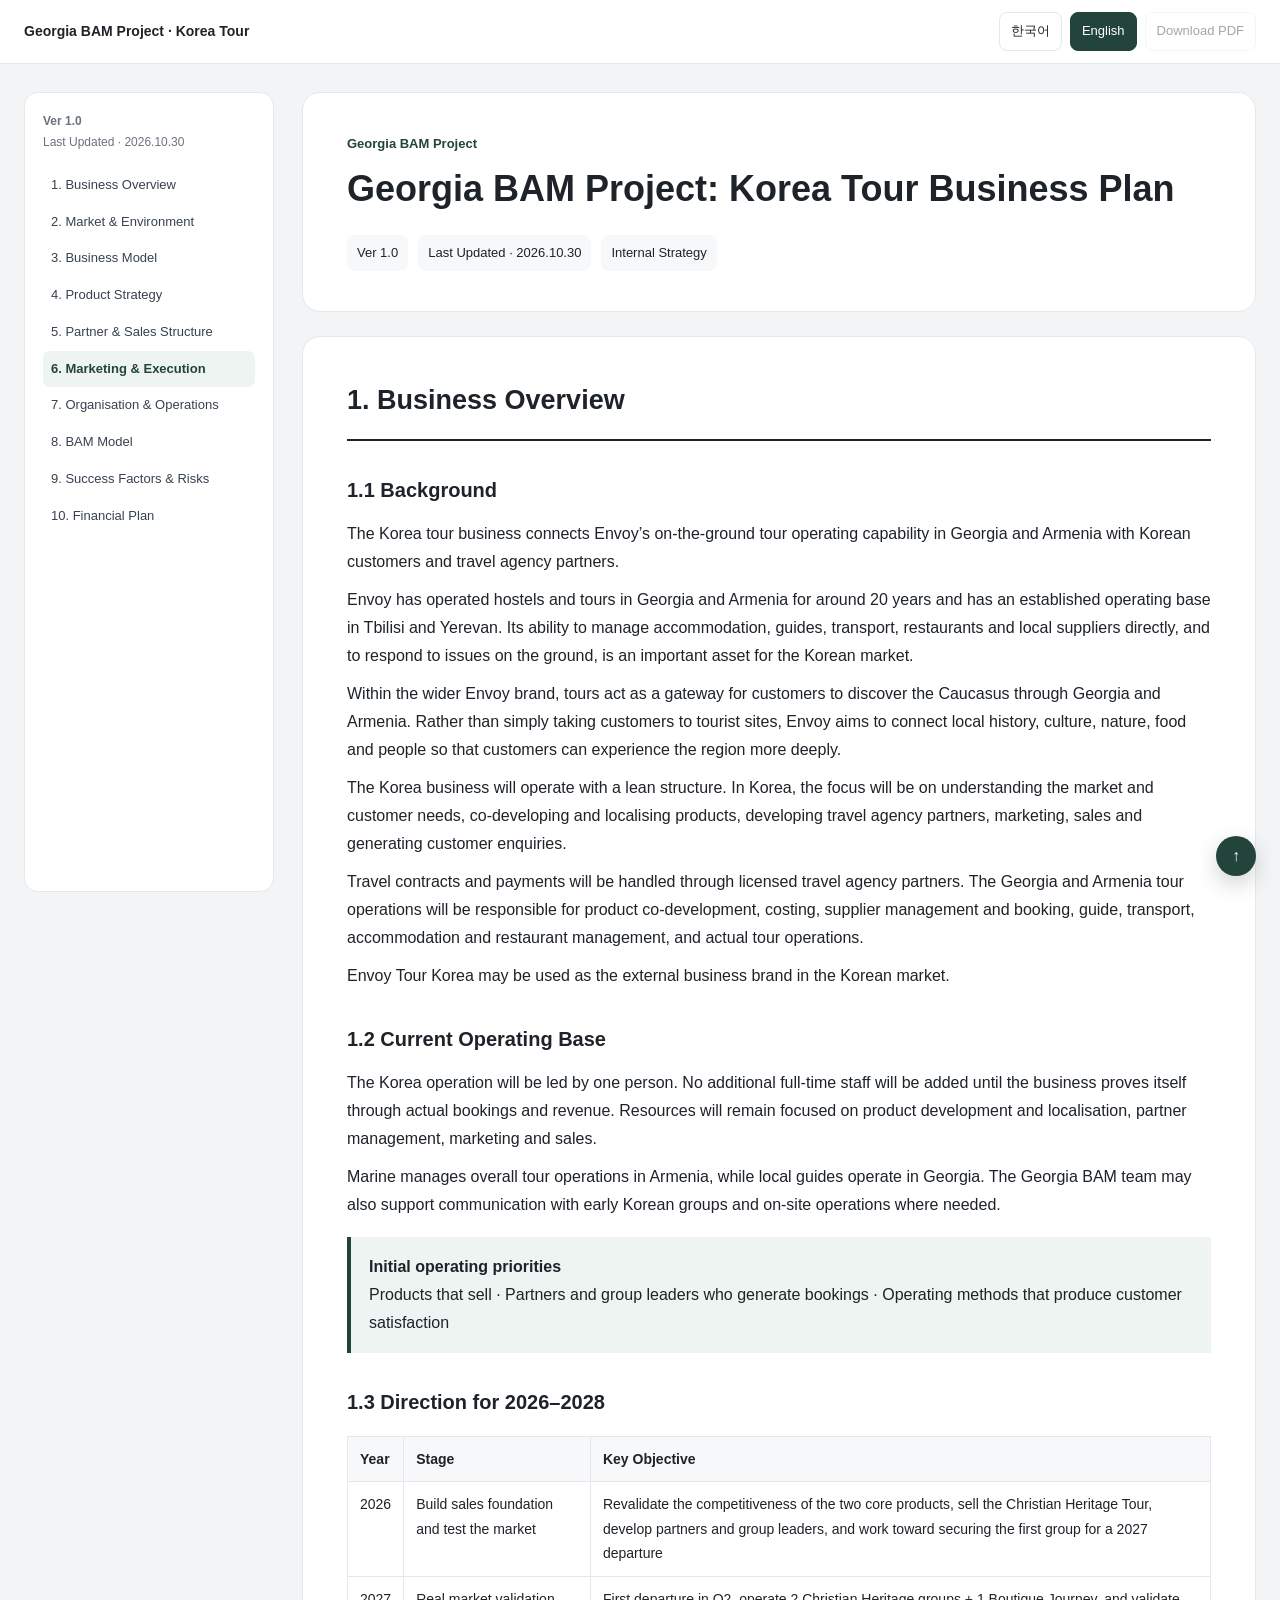
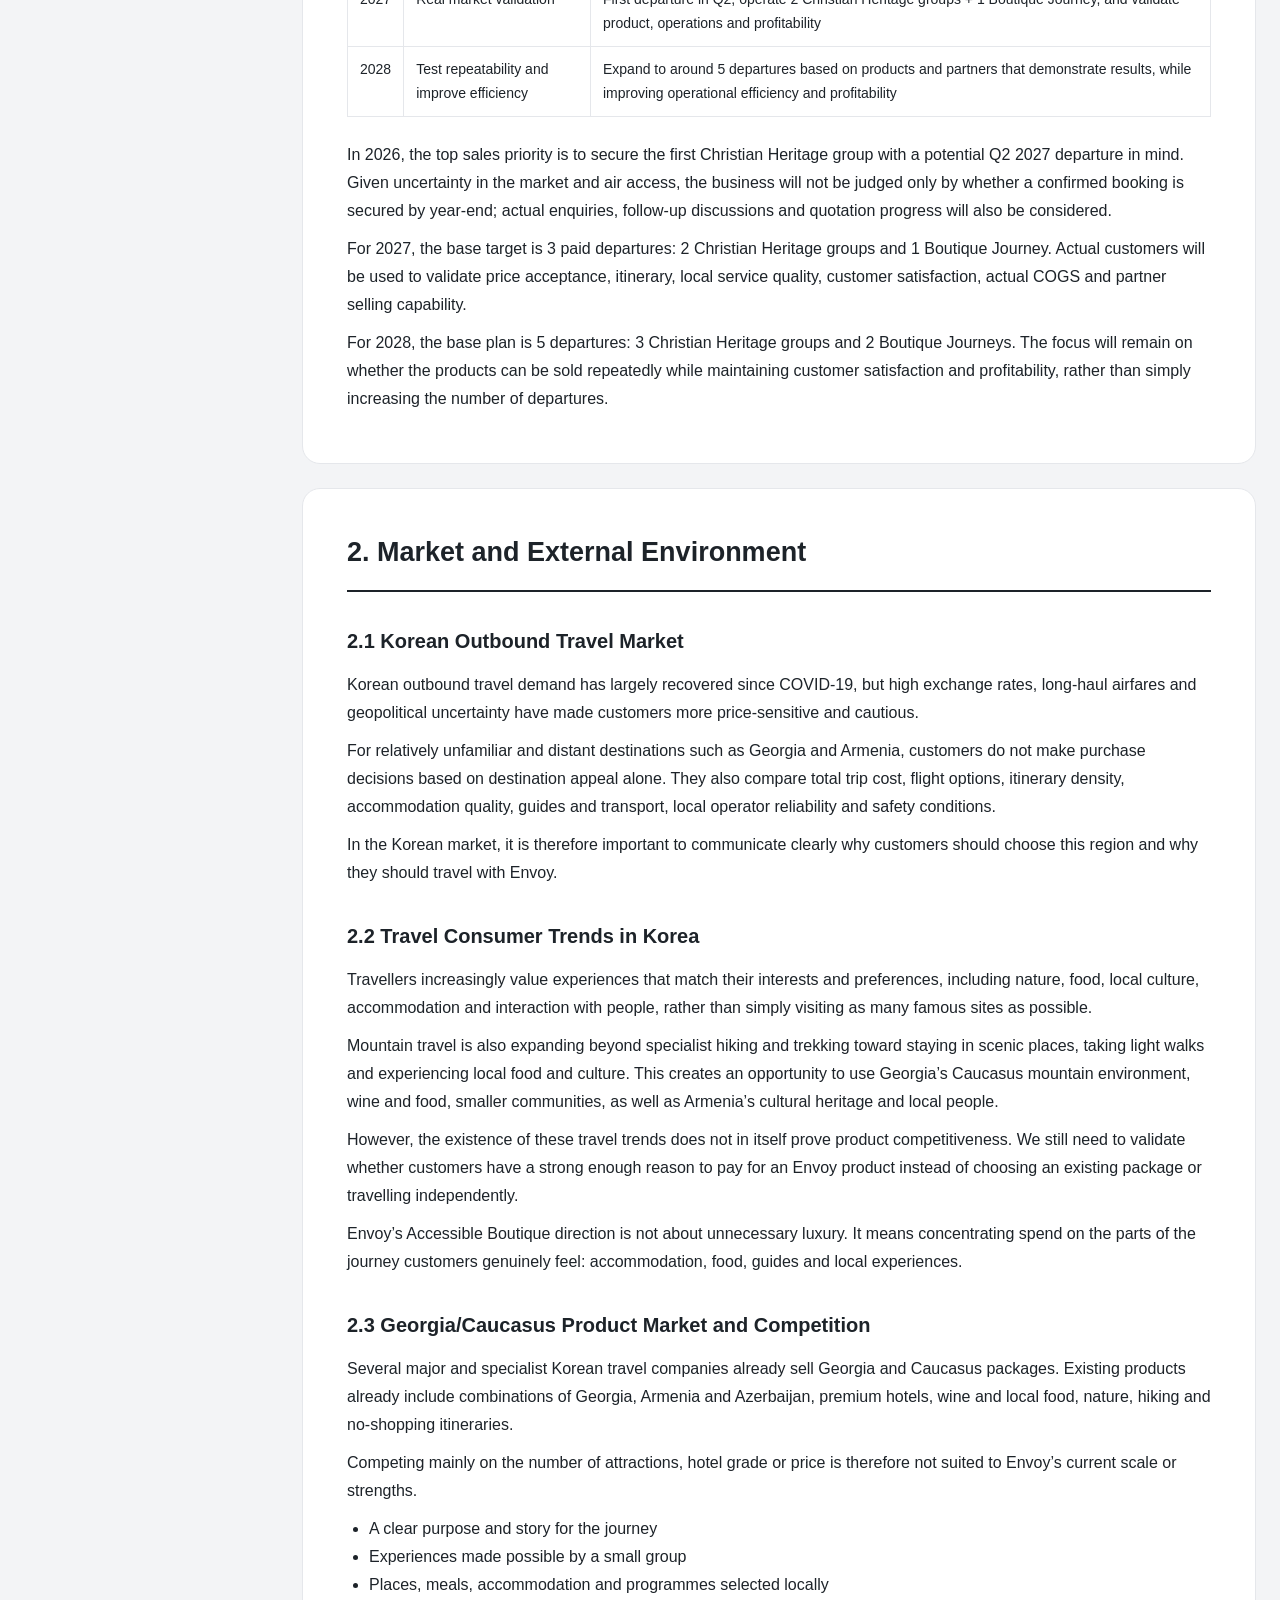
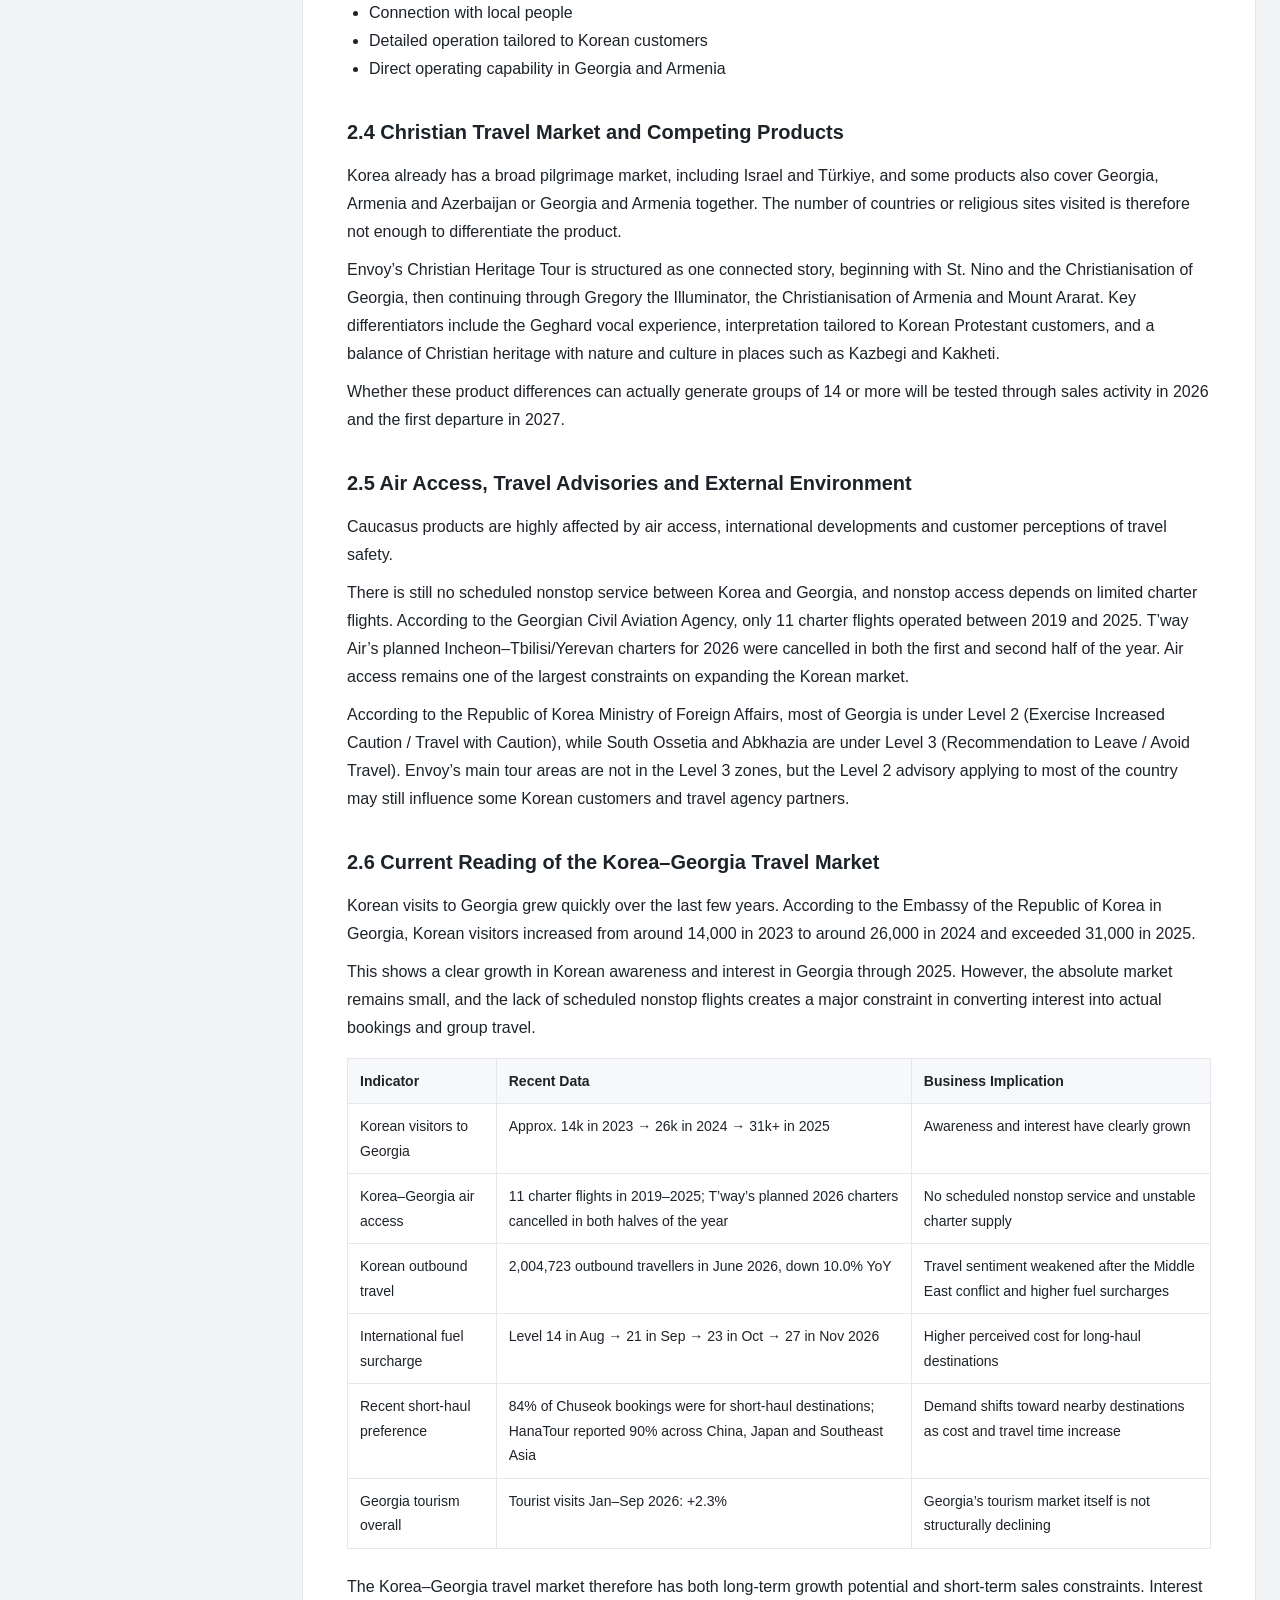
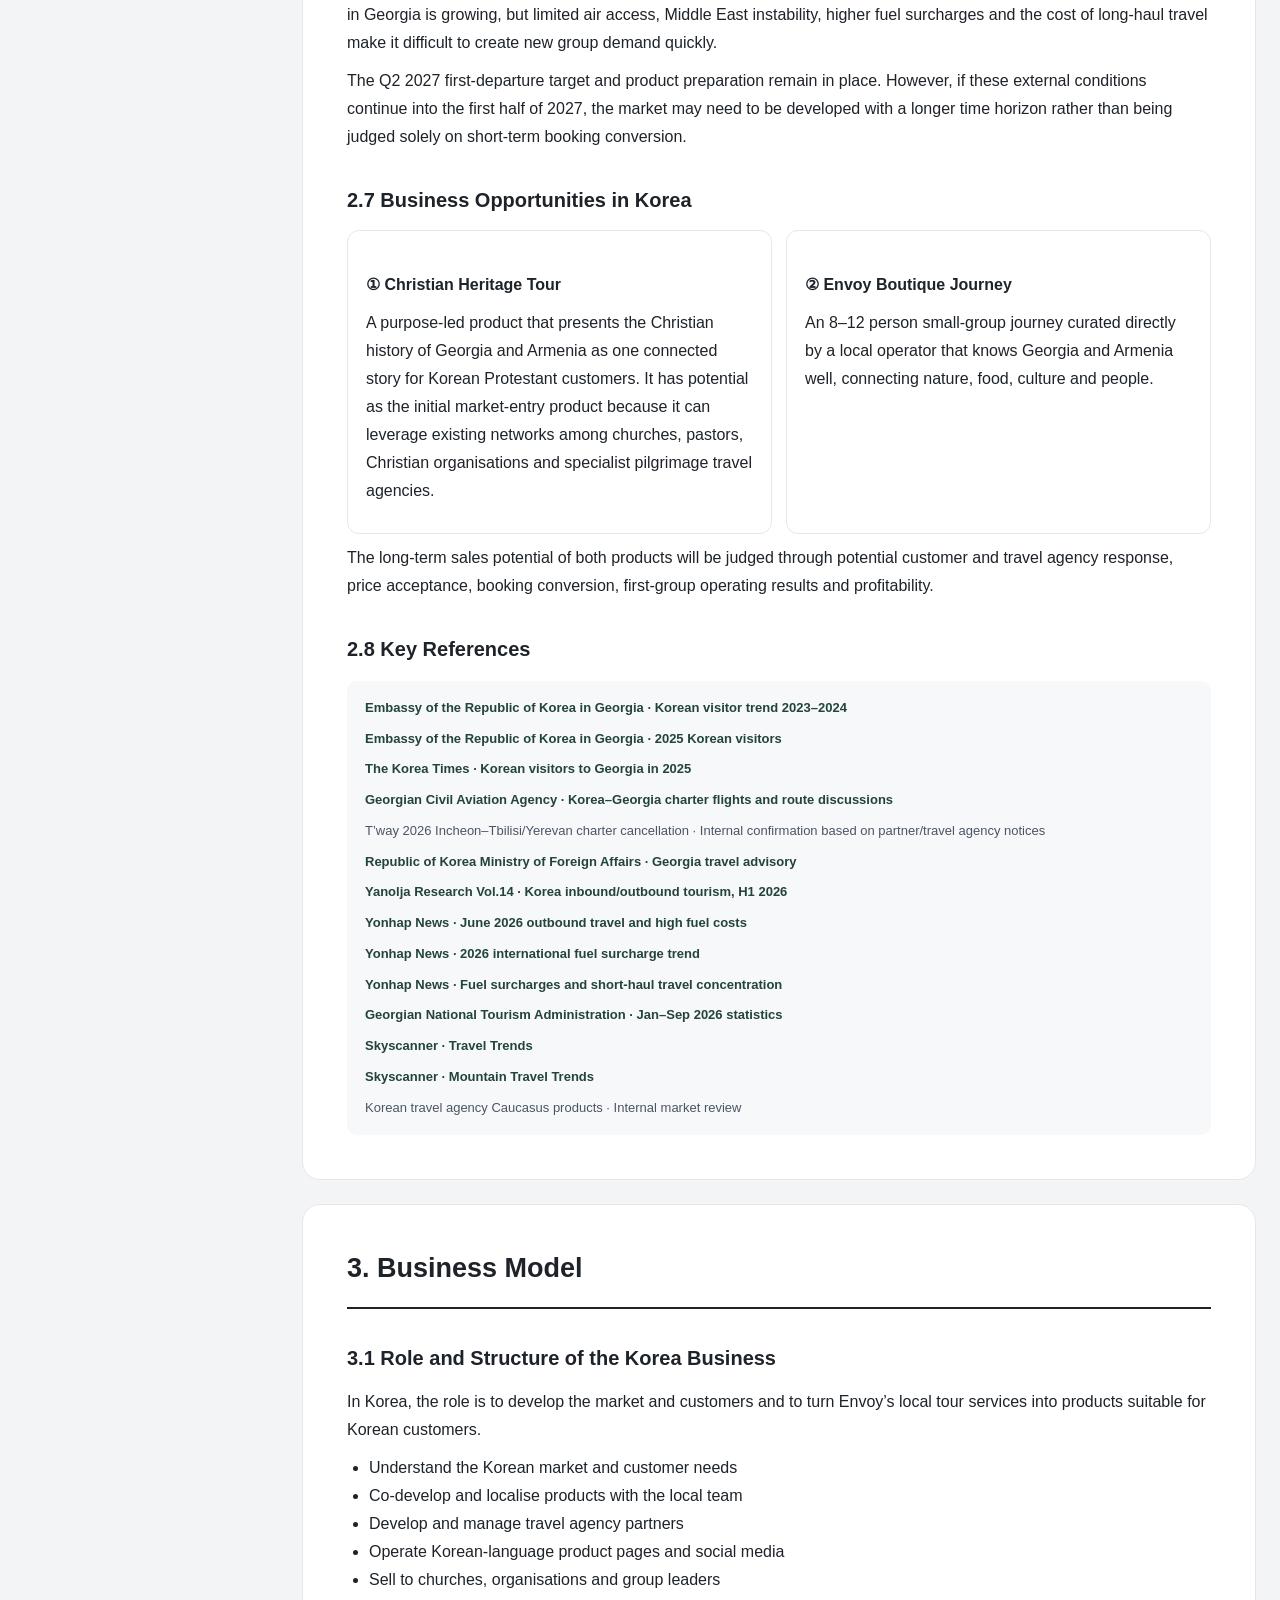
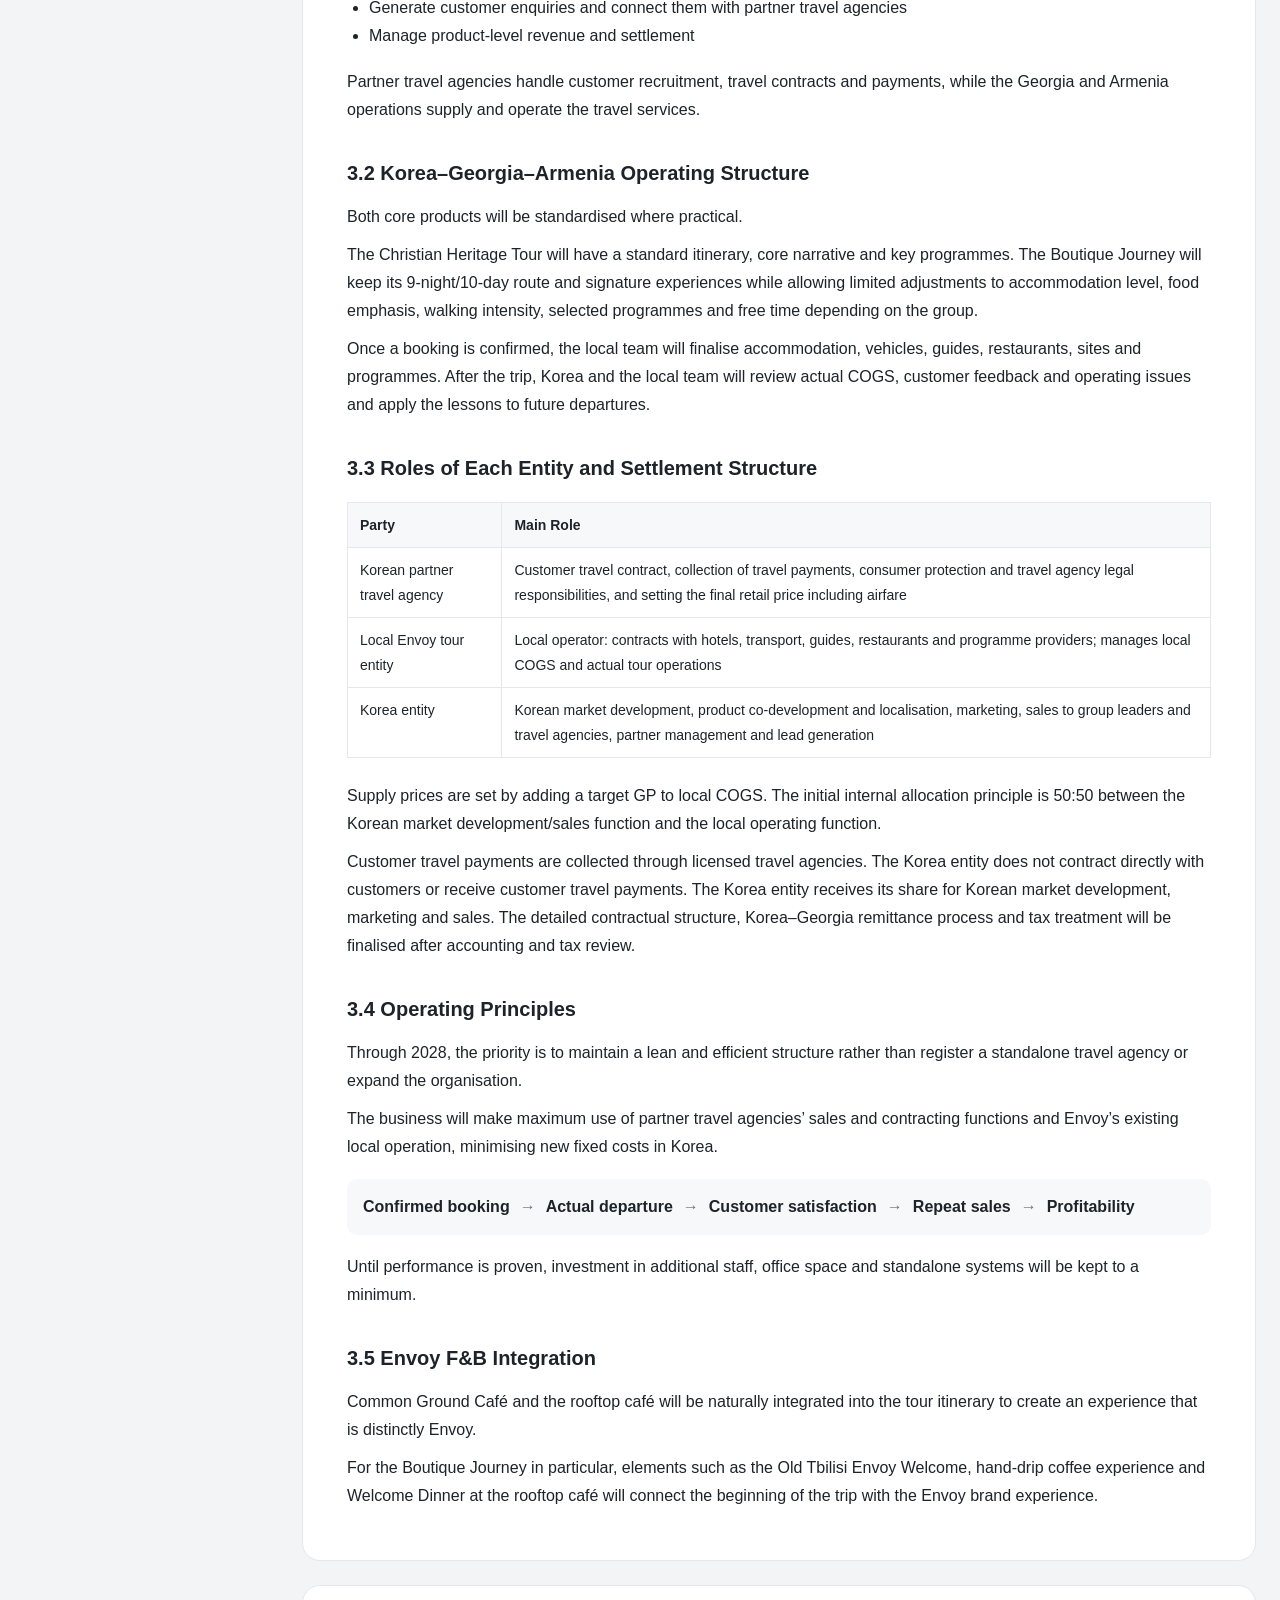
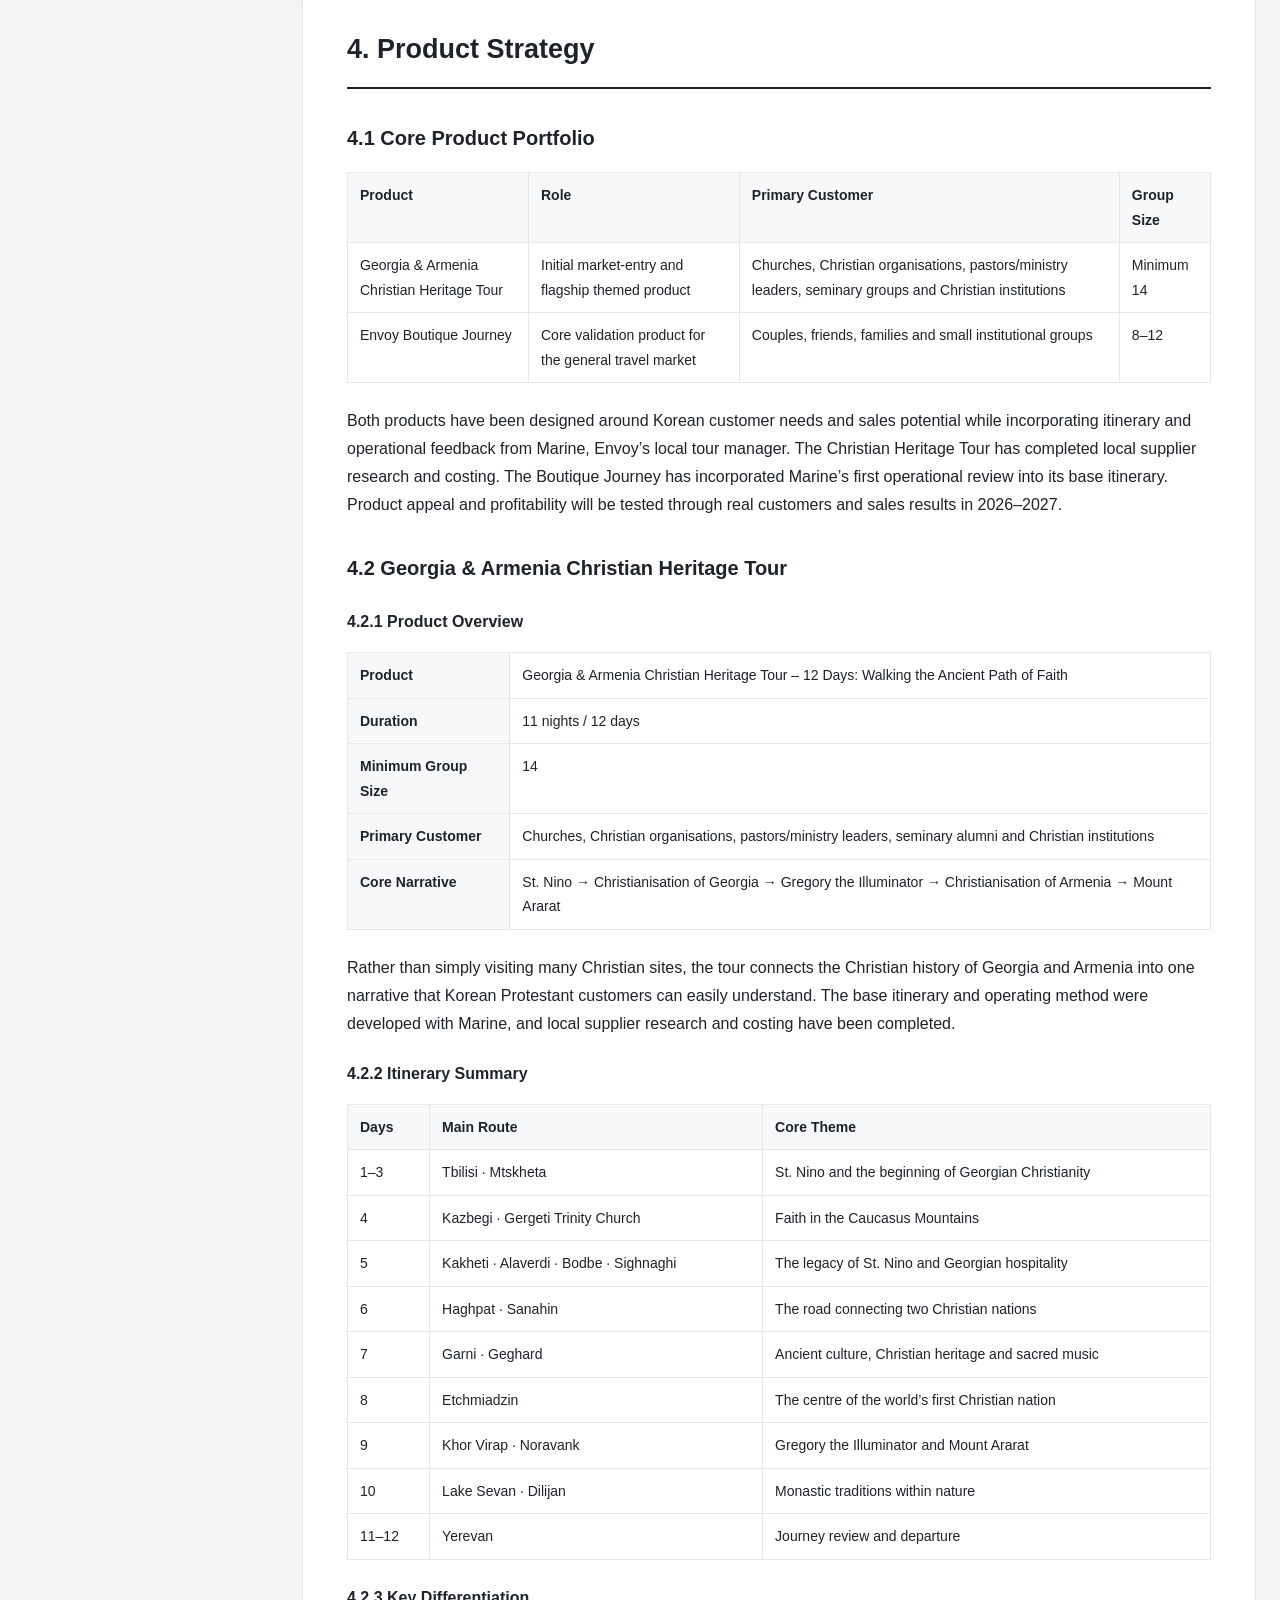
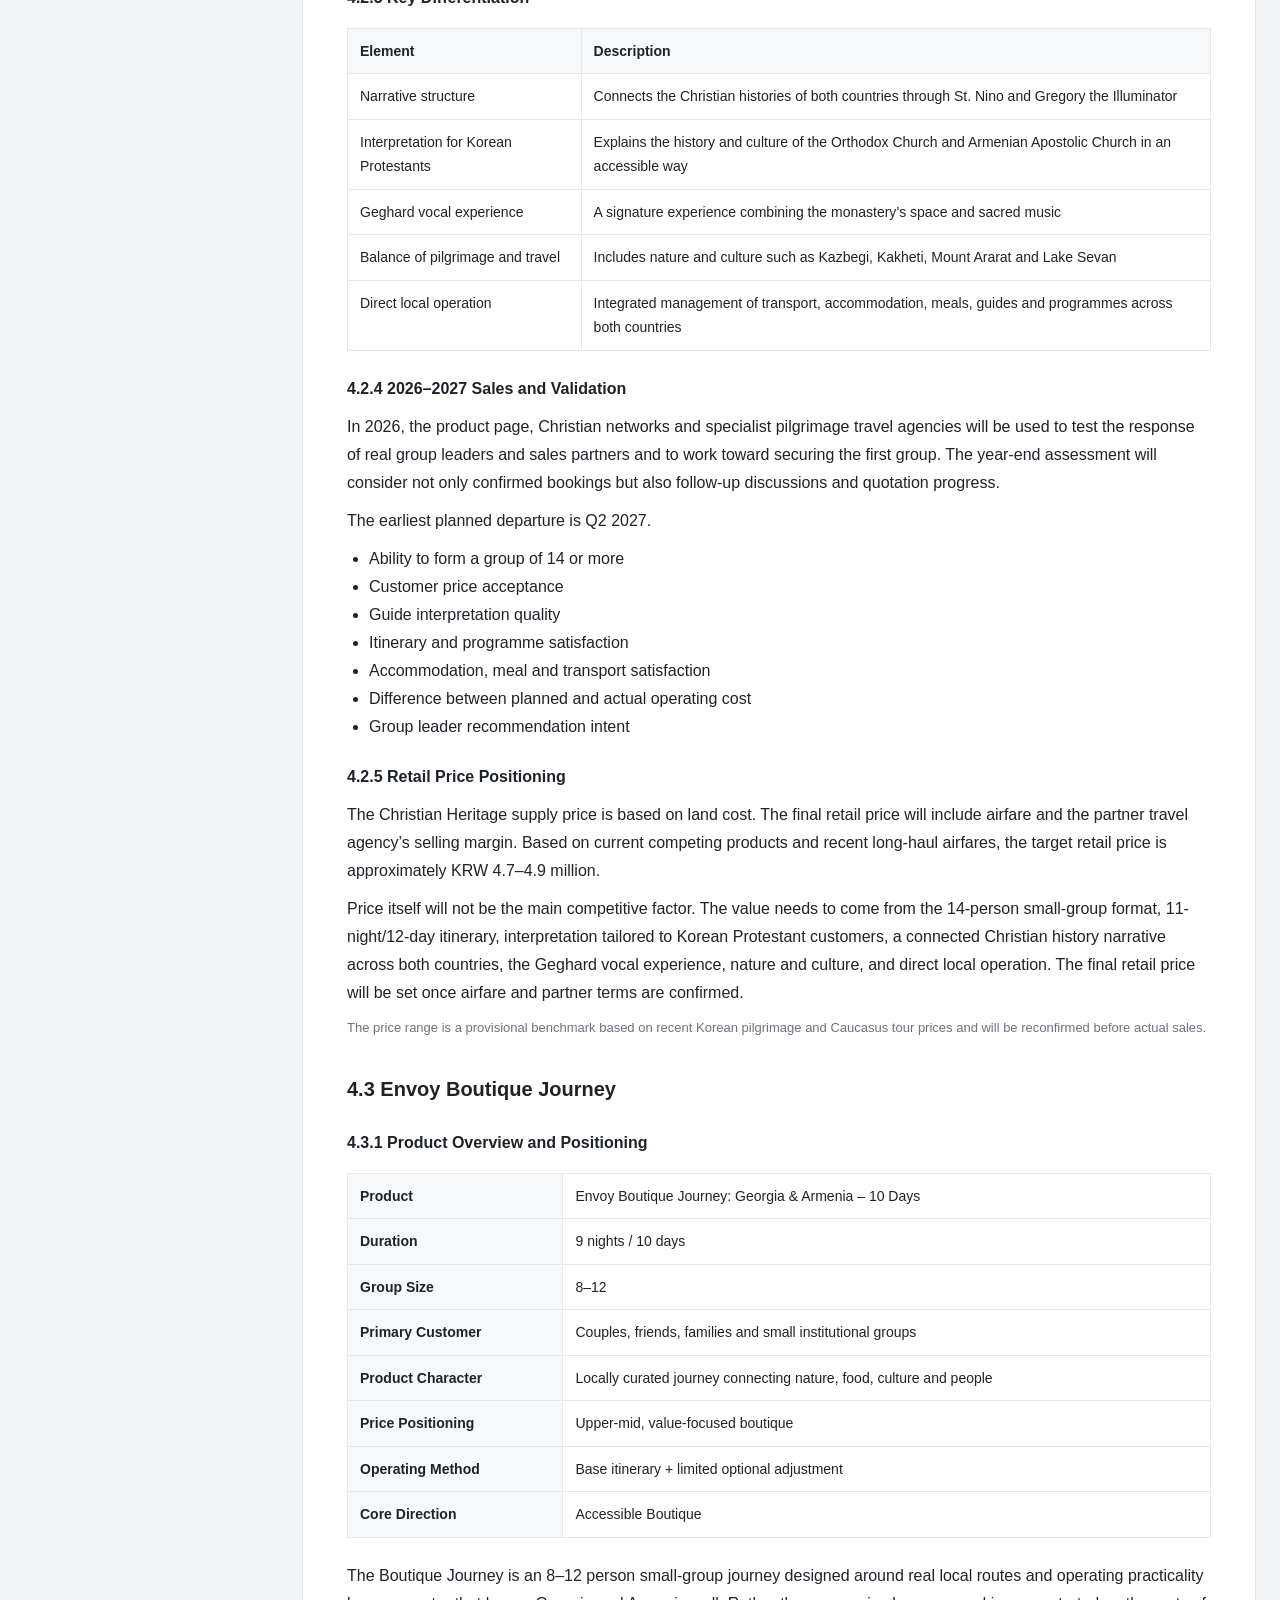
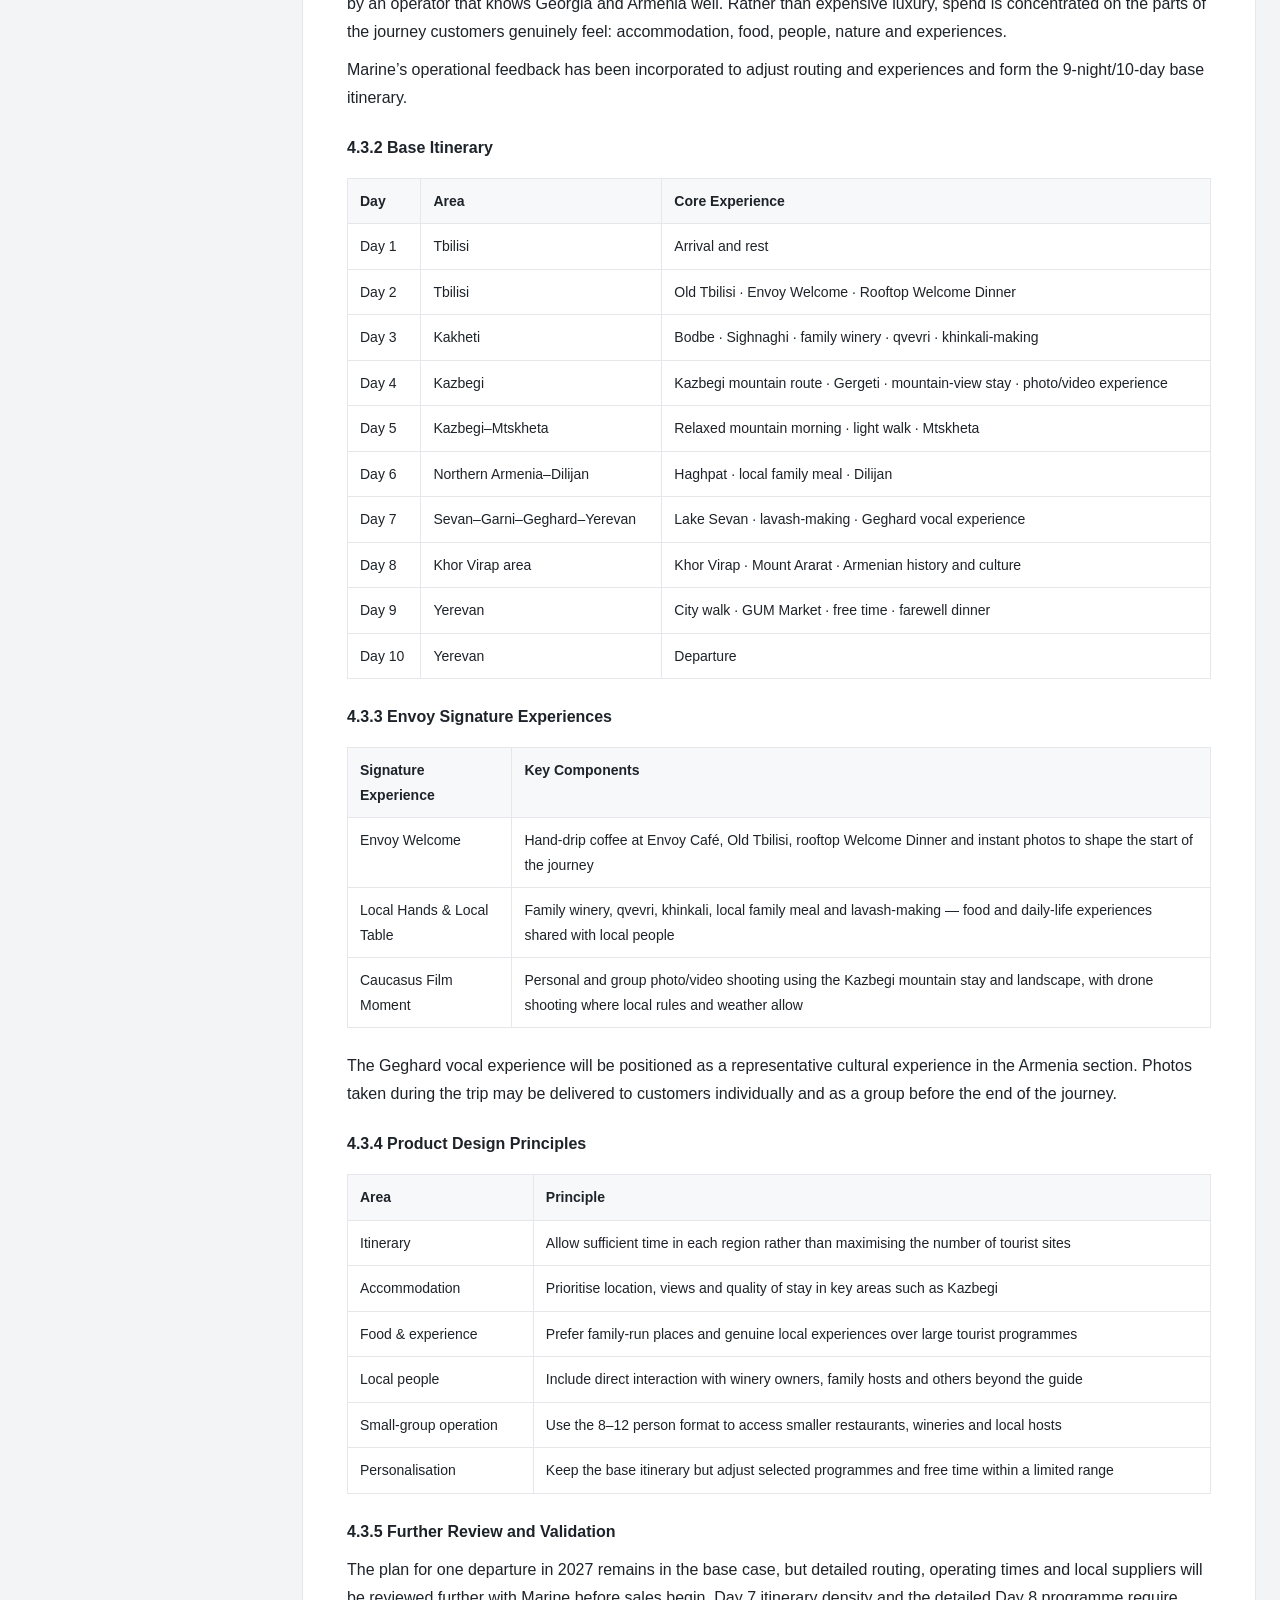
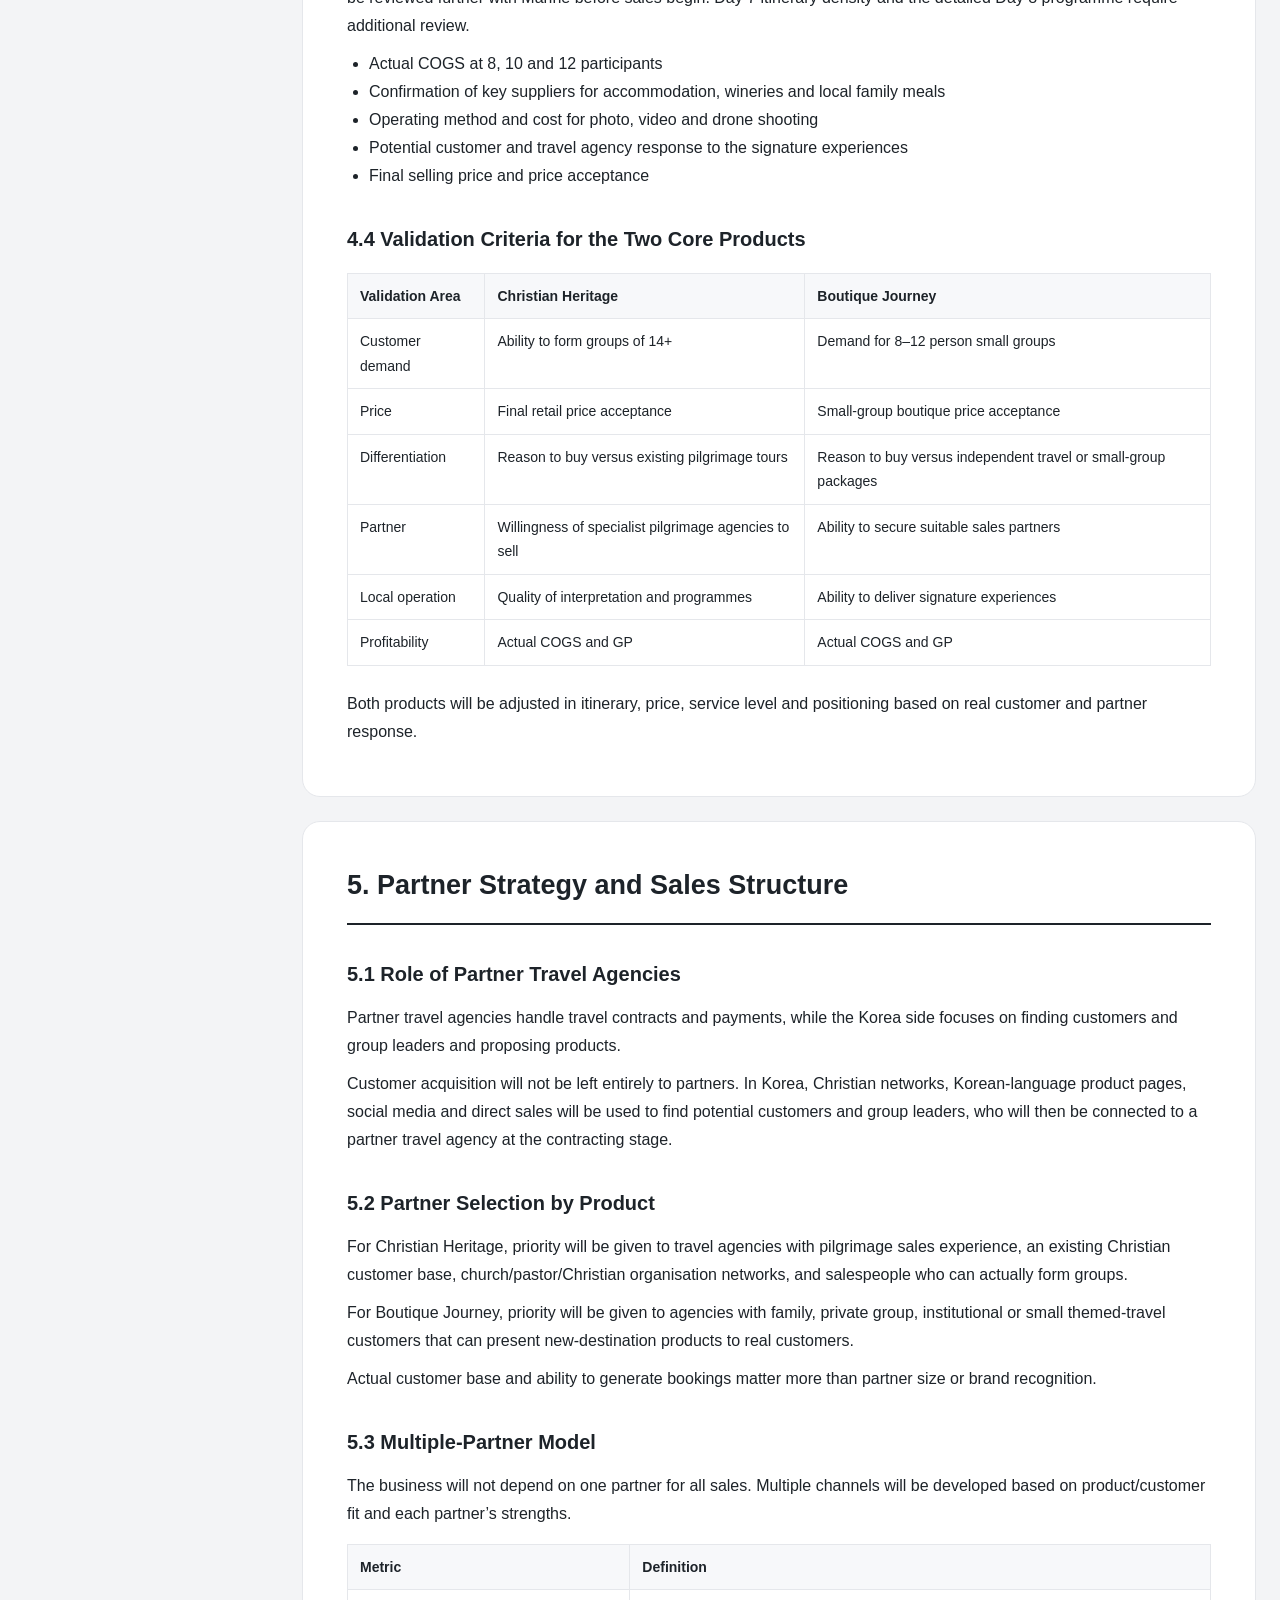
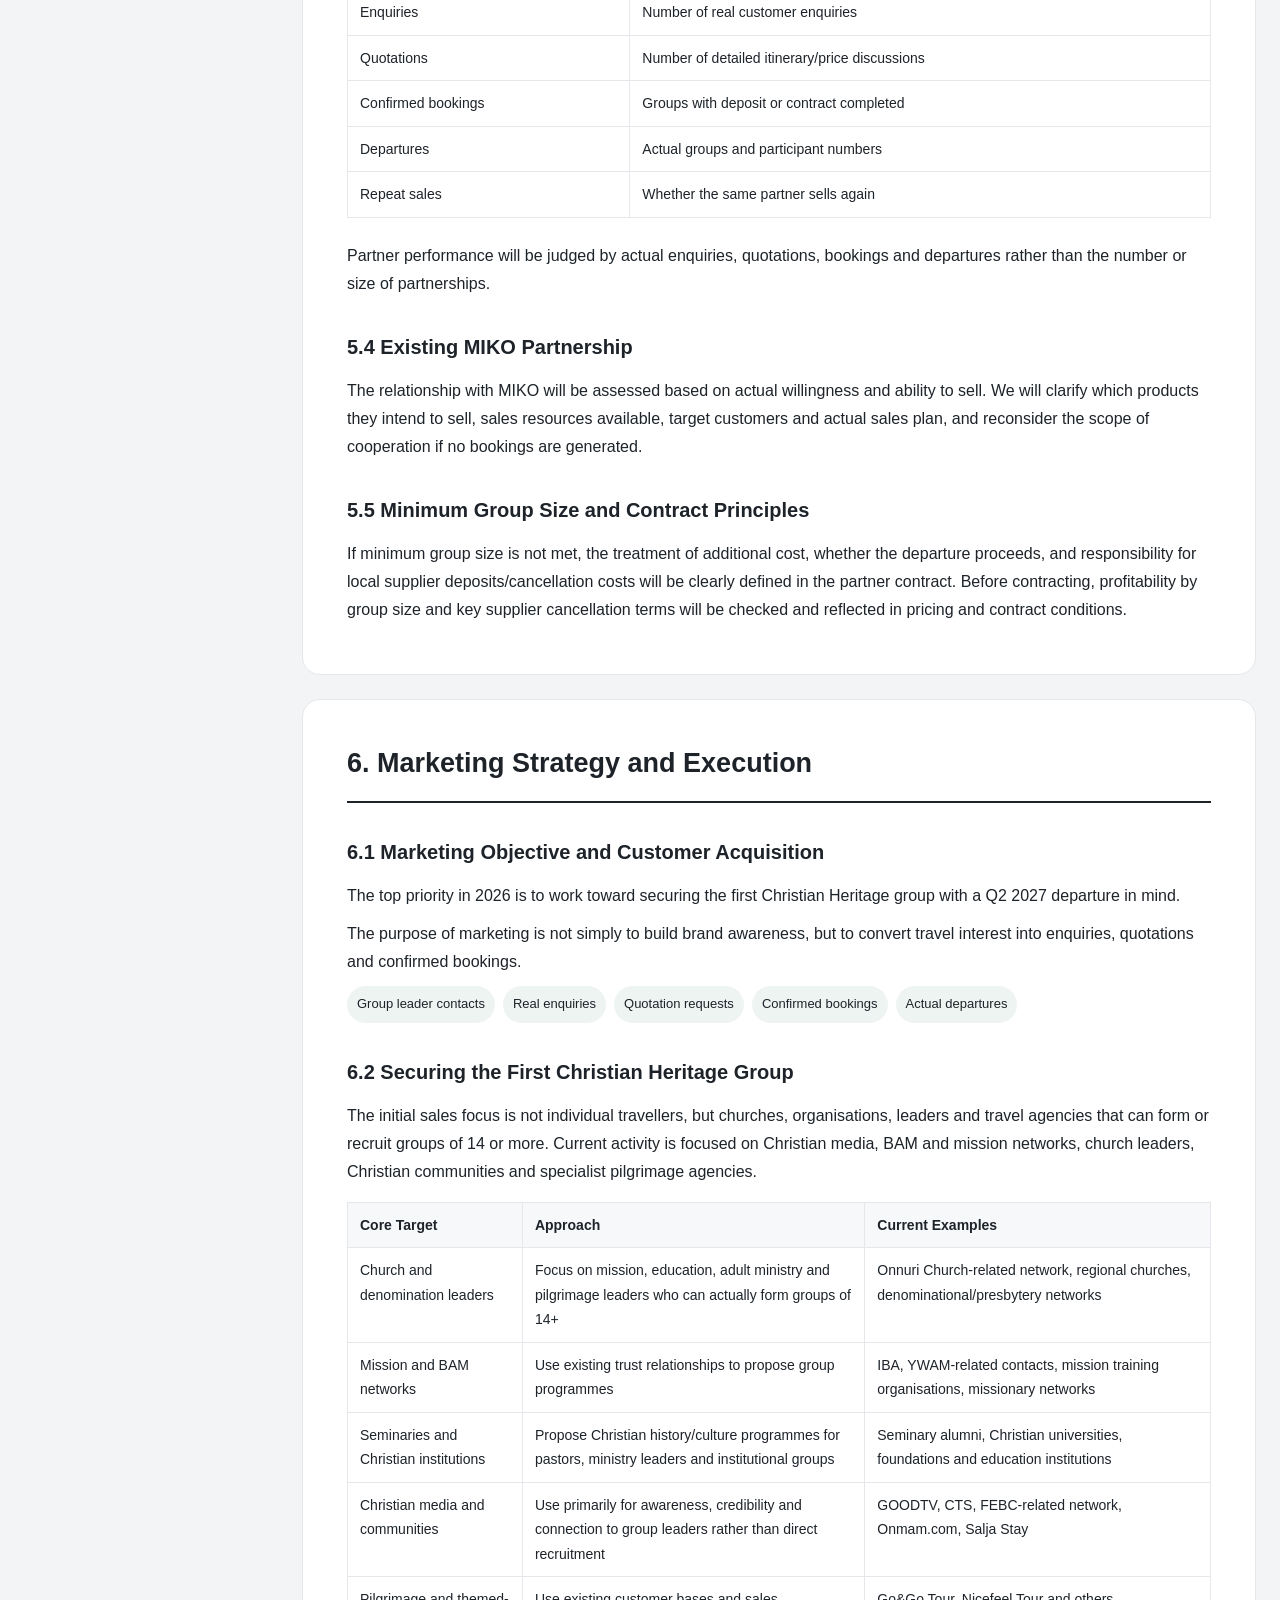
==== en.html @ a0e63fd7 "Add full English business plan" ====
<!doctype html><html lang="en"><head><meta charset="utf-8"><meta name="viewport" content="width=device-width,initial-scale=1"><title>Georgia BAM Project: Korea Tour Business Plan</title><link rel="stylesheet" href="styles.css"></head><body id="top">
<header class="topbar"><div class="topbar-inner"><div class="brand">Georgia BAM Project · Korea Tour</div><div class="actions"><details class="mobile-toc"><summary class="btn">Contents</summary><nav><a href="#sec1">1. Business Overview</a><a href="#sec2">2. Market & Environment</a><a href="#sec3">3. Business Model</a><a href="#sec4">4. Product Strategy</a><a href="#sec5">5. Partner & Sales Structure</a><a href="#sec6">6. Marketing & Execution</a><a href="#sec7">7. Organisation & Operations</a><a href="#sec8">8. BAM Model</a><a href="#sec9">9. Success Factors & Risks</a><a href="#sec10">10. Financial Plan</a></nav></details><a class="btn" href="index.html">한국어</a><a class="btn active" href="en.html">English</a><a class="btn disabled" href="#">Download PDF</a></div></div></header>
<div class="layout"><aside class="sidebar"><div class="meta"><strong>Ver 1.0</strong><br>Last Updated · 2026.10.30</div><nav>
<a href="#sec1">1. Business Overview</a><a href="#sec2">2. Market & Environment</a><a href="#sec3">3. Business Model</a><a href="#sec4">4. Product Strategy</a><a href="#sec5">5. Partner & Sales Structure</a><a href="#sec6">6. Marketing & Execution</a><a href="#sec7">7. Organisation & Operations</a><a href="#sec8">8. BAM Model</a><a href="#sec9">9. Success Factors & Risks</a><a href="#sec10">10. Financial Plan</a>
</nav></aside><main>
<section class="hero"><div class="eyebrow">Georgia BAM Project</div><h1>Georgia BAM Project: Korea Tour Business Plan</h1><div class="hero-meta"><span>Ver 1.0</span><span>Last Updated · 2026.10.30</span><span>Internal Strategy</span></div></section>

<section id="sec1" class="report-section"><h2>1. Business Overview</h2>
<h3>1.1 Background</h3>
<p>The Korea tour business connects Envoy’s on-the-ground tour operating capability in Georgia and Armenia with Korean customers and travel agency partners.</p>
<p>Envoy has operated hostels and tours in Georgia and Armenia for around 20 years and has an established operating base in Tbilisi and Yerevan. Its ability to manage accommodation, guides, transport, restaurants and local suppliers directly, and to respond to issues on the ground, is an important asset for the Korean market.</p>
<p>Within the wider Envoy brand, tours act as a gateway for customers to discover the Caucasus through Georgia and Armenia. Rather than simply taking customers to tourist sites, Envoy aims to connect local history, culture, nature, food and people so that customers can experience the region more deeply.</p>
<p>The Korea business will operate with a lean structure. In Korea, the focus will be on understanding the market and customer needs, co-developing and localising products, developing travel agency partners, marketing, sales and generating customer enquiries.</p>
<p>Travel contracts and payments will be handled through licensed travel agency partners. The Georgia and Armenia tour operations will be responsible for product co-development, costing, supplier management and booking, guide, transport, accommodation and restaurant management, and actual tour operations.</p>
<p>Envoy Tour Korea may be used as the external business brand in the Korean market.</p>

<h3>1.2 Current Operating Base</h3>
<p>The Korea operation will be led by one person. No additional full-time staff will be added until the business proves itself through actual bookings and revenue. Resources will remain focused on product development and localisation, partner management, marketing and sales.</p>
<p>Marine manages overall tour operations in Armenia, while local guides operate in Georgia. The Georgia BAM team may also support communication with early Korean groups and on-site operations where needed.</p>
<div class="callout"><strong>Initial operating priorities</strong><br>Products that sell · Partners and group leaders who generate bookings · Operating methods that produce customer satisfaction</div>

<h3>1.3 Direction for 2026–2028</h3>
<table><thead><tr><th>Year</th><th>Stage</th><th>Key Objective</th></tr></thead><tbody>
<tr><td>2026</td><td>Build sales foundation and test the market</td><td>Revalidate the competitiveness of the two core products, sell the Christian Heritage Tour, develop partners and group leaders, and work toward securing the first group for a 2027 departure</td></tr>
<tr><td>2027</td><td>Real market validation</td><td>First departure in Q2, operate 2 Christian Heritage groups + 1 Boutique Journey, and validate product, operations and profitability</td></tr>
<tr><td>2028</td><td>Test repeatability and improve efficiency</td><td>Expand to around 5 departures based on products and partners that demonstrate results, while improving operational efficiency and profitability</td></tr>
</tbody></table>
<p>In 2026, the top sales priority is to secure the first Christian Heritage group with a potential Q2 2027 departure in mind. Given uncertainty in the market and air access, the business will not be judged only by whether a confirmed booking is secured by year-end; actual enquiries, follow-up discussions and quotation progress will also be considered.</p>
<p>For 2027, the base target is 3 paid departures: 2 Christian Heritage groups and 1 Boutique Journey. Actual customers will be used to validate price acceptance, itinerary, local service quality, customer satisfaction, actual COGS and partner selling capability.</p>
<p>For 2028, the base plan is 5 departures: 3 Christian Heritage groups and 2 Boutique Journeys. The focus will remain on whether the products can be sold repeatedly while maintaining customer satisfaction and profitability, rather than simply increasing the number of departures.</p>
</section>

<section id="sec2" class="report-section"><h2>2. Market and External Environment</h2>
<h3>2.1 Korean Outbound Travel Market</h3>
<p>Korean outbound travel demand has largely recovered since COVID-19, but high exchange rates, long-haul airfares and geopolitical uncertainty have made customers more price-sensitive and cautious.</p>
<p>For relatively unfamiliar and distant destinations such as Georgia and Armenia, customers do not make purchase decisions based on destination appeal alone. They also compare total trip cost, flight options, itinerary density, accommodation quality, guides and transport, local operator reliability and safety conditions.</p>
<p>In the Korean market, it is therefore important to communicate clearly why customers should choose this region and why they should travel with Envoy.</p>

<h3>2.2 Travel Consumer Trends in Korea</h3>
<p>Travellers increasingly value experiences that match their interests and preferences, including nature, food, local culture, accommodation and interaction with people, rather than simply visiting as many famous sites as possible.</p>
<p>Mountain travel is also expanding beyond specialist hiking and trekking toward staying in scenic places, taking light walks and experiencing local food and culture. This creates an opportunity to use Georgia’s Caucasus mountain environment, wine and food, smaller communities, as well as Armenia’s cultural heritage and local people.</p>
<p>However, the existence of these travel trends does not in itself prove product competitiveness. We still need to validate whether customers have a strong enough reason to pay for an Envoy product instead of choosing an existing package or travelling independently.</p>
<p>Envoy’s Accessible Boutique direction is not about unnecessary luxury. It means concentrating spend on the parts of the journey customers genuinely feel: accommodation, food, guides and local experiences.</p>

<h3>2.3 Georgia/Caucasus Product Market and Competition</h3>
<p>Several major and specialist Korean travel companies already sell Georgia and Caucasus packages. Existing products already include combinations of Georgia, Armenia and Azerbaijan, premium hotels, wine and local food, nature, hiking and no-shopping itineraries.</p>
<p>Competing mainly on the number of attractions, hotel grade or price is therefore not suited to Envoy’s current scale or strengths.</p>
<ul><li>A clear purpose and story for the journey</li><li>Experiences made possible by a small group</li><li>Places, meals, accommodation and programmes selected locally</li><li>Connection with local people</li><li>Detailed operation tailored to Korean customers</li><li>Direct operating capability in Georgia and Armenia</li></ul>

<h3>2.4 Christian Travel Market and Competing Products</h3>
<p>Korea already has a broad pilgrimage market, including Israel and Türkiye, and some products also cover Georgia, Armenia and Azerbaijan or Georgia and Armenia together. The number of countries or religious sites visited is therefore not enough to differentiate the product.</p>
<p>Envoy’s Christian Heritage Tour is structured as one connected story, beginning with St. Nino and the Christianisation of Georgia, then continuing through Gregory the Illuminator, the Christianisation of Armenia and Mount Ararat. Key differentiators include the Geghard vocal experience, interpretation tailored to Korean Protestant customers, and a balance of Christian heritage with nature and culture in places such as Kazbegi and Kakheti.</p>
<p>Whether these product differences can actually generate groups of 14 or more will be tested through sales activity in 2026 and the first departure in 2027.</p>

<h3>2.5 Air Access, Travel Advisories and External Environment</h3>
<p>Caucasus products are highly affected by air access, international developments and customer perceptions of travel safety.</p>
<p>There is still no scheduled nonstop service between Korea and Georgia, and nonstop access depends on limited charter flights. According to the Georgian Civil Aviation Agency, only 11 charter flights operated between 2019 and 2025. T’way Air’s planned Incheon–Tbilisi/Yerevan charters for 2026 were cancelled in both the first and second half of the year. Air access remains one of the largest constraints on expanding the Korean market.</p>
<p>According to the Republic of Korea Ministry of Foreign Affairs, most of Georgia is under Level 2 (Exercise Increased Caution / Travel with Caution), while South Ossetia and Abkhazia are under Level 3 (Recommendation to Leave / Avoid Travel). Envoy’s main tour areas are not in the Level 3 zones, but the Level 2 advisory applying to most of the country may still influence some Korean customers and travel agency partners.</p>

<h3>2.6 Current Reading of the Korea–Georgia Travel Market</h3>
<p>Korean visits to Georgia grew quickly over the last few years. According to the Embassy of the Republic of Korea in Georgia, Korean visitors increased from around 14,000 in 2023 to around 26,000 in 2024 and exceeded 31,000 in 2025.</p>
<p>This shows a clear growth in Korean awareness and interest in Georgia through 2025. However, the absolute market remains small, and the lack of scheduled nonstop flights creates a major constraint in converting interest into actual bookings and group travel.</p>
<table><thead><tr><th>Indicator</th><th>Recent Data</th><th>Business Implication</th></tr></thead><tbody>
<tr><td>Korean visitors to Georgia</td><td>Approx. 14k in 2023 → 26k in 2024 → 31k+ in 2025</td><td>Awareness and interest have clearly grown</td></tr>
<tr><td>Korea–Georgia air access</td><td>11 charter flights in 2019–2025; T’way’s planned 2026 charters cancelled in both halves of the year</td><td>No scheduled nonstop service and unstable charter supply</td></tr>
<tr><td>Korean outbound travel</td><td>2,004,723 outbound travellers in June 2026, down 10.0% YoY</td><td>Travel sentiment weakened after the Middle East conflict and higher fuel surcharges</td></tr>
<tr><td>International fuel surcharge</td><td>Level 14 in Aug → 21 in Sep → 23 in Oct → 27 in Nov 2026</td><td>Higher perceived cost for long-haul destinations</td></tr>
<tr><td>Recent short-haul preference</td><td>84% of Chuseok bookings were for short-haul destinations; HanaTour reported 90% across China, Japan and Southeast Asia</td><td>Demand shifts toward nearby destinations as cost and travel time increase</td></tr>
<tr><td>Georgia tourism overall</td><td>Tourist visits Jan–Sep 2026: +2.3%</td><td>Georgia’s tourism market itself is not structurally declining</td></tr>
</tbody></table>
<p>The Korea–Georgia travel market therefore has both long-term growth potential and short-term sales constraints. Interest in Georgia is growing, but limited air access, Middle East instability, higher fuel surcharges and the cost of long-haul travel make it difficult to create new group demand quickly.</p>
<p>The Q2 2027 first-departure target and product preparation remain in place. However, if these external conditions continue into the first half of 2027, the market may need to be developed with a longer time horizon rather than being judged solely on short-term booking conversion.</p>

<h3>2.7 Business Opportunities in Korea</h3>
<div class="two-col"><div class="card"><h4>① Christian Heritage Tour</h4><p>A purpose-led product that presents the Christian history of Georgia and Armenia as one connected story for Korean Protestant customers. It has potential as the initial market-entry product because it can leverage existing networks among churches, pastors, Christian organisations and specialist pilgrimage travel agencies.</p></div><div class="card"><h4>② Envoy Boutique Journey</h4><p>An 8–12 person small-group journey curated directly by a local operator that knows Georgia and Armenia well, connecting nature, food, culture and people.</p></div></div>
<p>The long-term sales potential of both products will be judged through potential customer and travel agency response, price acceptance, booking conversion, first-group operating results and profitability.</p>

<h3>2.8 Key References</h3>
<div class="references">
<a href="https://overseas.mofa.go.kr/ge-en/wpge/m_28690/contents.do" target="_blank" rel="noopener">Embassy of the Republic of Korea in Georgia · Korean visitor trend 2023–2024</a>
<a href="https://overseas.mofa.go.kr/ge-ko/wpge/m_8873/contents.do" target="_blank" rel="noopener">Embassy of the Republic of Korea in Georgia · 2025 Korean visitors</a>
<a href="https://www.koreatimes.co.kr/amp/foreignaffairs/20260224/georgia-a-small-country-with-big-potential-for-korean-investments" target="_blank" rel="noopener">The Korea Times · Korean visitors to Georgia in 2025</a>
<a href="https://gcaa.ge/%E1%83%90%E1%83%95%E1%83%98%E1%83%90%E1%83%AA%E1%83%98%E1%83%98%E1%83%A1-%E1%83%A1%E1%83%90%E1%83%90%E1%83%92%E1%83%94%E1%83%9C%E1%83%A2%E1%83%9D%E1%83%A1%E1%83%90-%E1%83%93%E1%83%90-%E1%83%90/" target="_blank" rel="noopener">Georgian Civil Aviation Agency · Korea–Georgia charter flights and route discussions</a>
<span>T’way 2026 Incheon–Tbilisi/Yerevan charter cancellation · Internal confirmation based on partner/travel agency notices</span>
<a href="https://0404.go.kr/ntnSafetyInfo/332/detail" target="_blank" rel="noopener">Republic of Korea Ministry of Foreign Affairs · Georgia travel advisory</a>
<a href="https://www.yanolja-research.com/brief/view/867?lang=kr" target="_blank" rel="noopener">Yanolja Research Vol.14 · Korea inbound/outbound tourism, H1 2026</a>
<a href="https://www.yna.co.kr/view/AKR20260801042800030" target="_blank" rel="noopener">Yonhap News · June 2026 outbound travel and high fuel costs</a>
<a href="https://www.yna.co.kr/amp/view/AKR20261016068000003" target="_blank" rel="noopener">Yonhap News · 2026 international fuel surcharge trend</a>
<a href="https://www.yna.co.kr/view/AKR20260923155600030" target="_blank" rel="noopener">Yonhap News · Fuel surcharges and short-haul travel concentration</a>
<a href="https://gnta.ge/%E1%83%9B%E1%83%94%E1%83%93%E1%83%98%E1%83%90-%E1%83%AA%E1%83%94%E1%83%9C%E1%83%A2%E1%83%A0%E1%83%98/stat-info-3" target="_blank" rel="noopener">Georgian National Tourism Administration · Jan–Sep 2026 statistics</a>
<a href="https://www.skyscanner.co.kr/travel-trends" target="_blank" rel="noopener">Skyscanner · Travel Trends</a>
<a href="https://www.skyscanner.co.kr/travel-trends/mountains" target="_blank" rel="noopener">Skyscanner · Mountain Travel Trends</a>
<span>Korean travel agency Caucasus products · Internal market review</span>
</div></section>

<section id="sec3" class="report-section"><h2>3. Business Model</h2>
<h3>3.1 Role and Structure of the Korea Business</h3>
<p>In Korea, the role is to develop the market and customers and to turn Envoy’s local tour services into products suitable for Korean customers.</p>
<ul><li>Understand the Korean market and customer needs</li><li>Co-develop and localise products with the local team</li><li>Develop and manage travel agency partners</li><li>Operate Korean-language product pages and social media</li><li>Sell to churches, organisations and group leaders</li><li>Generate customer enquiries and connect them with partner travel agencies</li><li>Manage product-level revenue and settlement</li></ul>
<p>Partner travel agencies handle customer recruitment, travel contracts and payments, while the Georgia and Armenia operations supply and operate the travel services.</p>

<h3>3.2 Korea–Georgia–Armenia Operating Structure</h3>
<p>Both core products will be standardised where practical.</p>
<p>The Christian Heritage Tour will have a standard itinerary, core narrative and key programmes. The Boutique Journey will keep its 9-night/10-day route and signature experiences while allowing limited adjustments to accommodation level, food emphasis, walking intensity, selected programmes and free time depending on the group.</p>
<p>Once a booking is confirmed, the local team will finalise accommodation, vehicles, guides, restaurants, sites and programmes. After the trip, Korea and the local team will review actual COGS, customer feedback and operating issues and apply the lessons to future departures.</p>

<h3>3.3 Roles of Each Entity and Settlement Structure</h3>
<table><thead><tr><th>Party</th><th>Main Role</th></tr></thead><tbody>
<tr><td>Korean partner travel agency</td><td>Customer travel contract, collection of travel payments, consumer protection and travel agency legal responsibilities, and setting the final retail price including airfare</td></tr>
<tr><td>Local Envoy tour entity</td><td>Local operator: contracts with hotels, transport, guides, restaurants and programme providers; manages local COGS and actual tour operations</td></tr>
<tr><td>Korea entity</td><td>Korean market development, product co-development and localisation, marketing, sales to group leaders and travel agencies, partner management and lead generation</td></tr>
</tbody></table>
<p>Supply prices are set by adding a target GP to local COGS. The initial internal allocation principle is 50:50 between the Korean market development/sales function and the local operating function.</p>
<p>Customer travel payments are collected through licensed travel agencies. The Korea entity does not contract directly with customers or receive customer travel payments. The Korea entity receives its share for Korean market development, marketing and sales. The detailed contractual structure, Korea–Georgia remittance process and tax treatment will be finalised after accounting and tax review.</p>

<h3>3.4 Operating Principles</h3>
<p>Through 2028, the priority is to maintain a lean and efficient structure rather than register a standalone travel agency or expand the organisation.</p>
<p>The business will make maximum use of partner travel agencies’ sales and contracting functions and Envoy’s existing local operation, minimising new fixed costs in Korea.</p>
<div class="flow">Confirmed booking <span>→</span> Actual departure <span>→</span> Customer satisfaction <span>→</span> Repeat sales <span>→</span> Profitability</div>
<p>Until performance is proven, investment in additional staff, office space and standalone systems will be kept to a minimum.</p>

<h3>3.5 Envoy F&B Integration</h3>
<p>Common Ground Café and the rooftop café will be naturally integrated into the tour itinerary to create an experience that is distinctly Envoy.</p>
<p>For the Boutique Journey in particular, elements such as the Old Tbilisi Envoy Welcome, hand-drip coffee experience and Welcome Dinner at the rooftop café will connect the beginning of the trip with the Envoy brand experience.</p>
</section>

<section id="sec4" class="report-section"><h2>4. Product Strategy</h2>
<h3>4.1 Core Product Portfolio</h3>
<table><thead><tr><th>Product</th><th>Role</th><th>Primary Customer</th><th>Group Size</th></tr></thead><tbody>
<tr><td>Georgia & Armenia Christian Heritage Tour</td><td>Initial market-entry and flagship themed product</td><td>Churches, Christian organisations, pastors/ministry leaders, seminary groups and Christian institutions</td><td>Minimum 14</td></tr>
<tr><td>Envoy Boutique Journey</td><td>Core validation product for the general travel market</td><td>Couples, friends, families and small institutional groups</td><td>8–12</td></tr>
</tbody></table>
<p>Both products have been designed around Korean customer needs and sales potential while incorporating itinerary and operational feedback from Marine, Envoy’s local tour manager. The Christian Heritage Tour has completed local supplier research and costing. The Boutique Journey has incorporated Marine’s first operational review into its base itinerary. Product appeal and profitability will be tested through real customers and sales results in 2026–2027.</p>

<h3>4.2 Georgia & Armenia Christian Heritage Tour</h3>
<h4>4.2.1 Product Overview</h4>
<table><tbody>
<tr><th>Product</th><td>Georgia & Armenia Christian Heritage Tour – 12 Days: Walking the Ancient Path of Faith</td></tr>
<tr><th>Duration</th><td>11 nights / 12 days</td></tr>
<tr><th>Minimum Group Size</th><td>14</td></tr>
<tr><th>Primary Customer</th><td>Churches, Christian organisations, pastors/ministry leaders, seminary alumni and Christian institutions</td></tr>
<tr><th>Core Narrative</th><td>St. Nino → Christianisation of Georgia → Gregory the Illuminator → Christianisation of Armenia → Mount Ararat</td></tr>
</tbody></table>
<p>Rather than simply visiting many Christian sites, the tour connects the Christian history of Georgia and Armenia into one narrative that Korean Protestant customers can easily understand. The base itinerary and operating method were developed with Marine, and local supplier research and costing have been completed.</p>

<h4>4.2.2 Itinerary Summary</h4>
<table><thead><tr><th>Days</th><th>Main Route</th><th>Core Theme</th></tr></thead><tbody>
<tr><td>1–3</td><td>Tbilisi · Mtskheta</td><td>St. Nino and the beginning of Georgian Christianity</td></tr>
<tr><td>4</td><td>Kazbegi · Gergeti Trinity Church</td><td>Faith in the Caucasus Mountains</td></tr>
<tr><td>5</td><td>Kakheti · Alaverdi · Bodbe · Sighnaghi</td><td>The legacy of St. Nino and Georgian hospitality</td></tr>
<tr><td>6</td><td>Haghpat · Sanahin</td><td>The road connecting two Christian nations</td></tr>
<tr><td>7</td><td>Garni · Geghard</td><td>Ancient culture, Christian heritage and sacred music</td></tr>
<tr><td>8</td><td>Etchmiadzin</td><td>The centre of the world’s first Christian nation</td></tr>
<tr><td>9</td><td>Khor Virap · Noravank</td><td>Gregory the Illuminator and Mount Ararat</td></tr>
<tr><td>10</td><td>Lake Sevan · Dilijan</td><td>Monastic traditions within nature</td></tr>
<tr><td>11–12</td><td>Yerevan</td><td>Journey review and departure</td></tr>
</tbody></table>

<h4>4.2.3 Key Differentiation</h4>
<table><thead><tr><th>Element</th><th>Description</th></tr></thead><tbody>
<tr><td>Narrative structure</td><td>Connects the Christian histories of both countries through St. Nino and Gregory the Illuminator</td></tr>
<tr><td>Interpretation for Korean Protestants</td><td>Explains the history and culture of the Orthodox Church and Armenian Apostolic Church in an accessible way</td></tr>
<tr><td>Geghard vocal experience</td><td>A signature experience combining the monastery’s space and sacred music</td></tr>
<tr><td>Balance of pilgrimage and travel</td><td>Includes nature and culture such as Kazbegi, Kakheti, Mount Ararat and Lake Sevan</td></tr>
<tr><td>Direct local operation</td><td>Integrated management of transport, accommodation, meals, guides and programmes across both countries</td></tr>
</tbody></table>

<h4>4.2.4 2026–2027 Sales and Validation</h4>
<p>In 2026, the product page, Christian networks and specialist pilgrimage travel agencies will be used to test the response of real group leaders and sales partners and to work toward securing the first group. The year-end assessment will consider not only confirmed bookings but also follow-up discussions and quotation progress.</p>
<p>The earliest planned departure is Q2 2027.</p>
<ul><li>Ability to form a group of 14 or more</li><li>Customer price acceptance</li><li>Guide interpretation quality</li><li>Itinerary and programme satisfaction</li><li>Accommodation, meal and transport satisfaction</li><li>Difference between planned and actual operating cost</li><li>Group leader recommendation intent</li></ul>

<h4>4.2.5 Retail Price Positioning</h4>
<p>The Christian Heritage supply price is based on land cost. The final retail price will include airfare and the partner travel agency’s selling margin. Based on current competing products and recent long-haul airfares, the target retail price is approximately KRW 4.7–4.9 million.</p>
<p>Price itself will not be the main competitive factor. The value needs to come from the 14-person small-group format, 11-night/12-day itinerary, interpretation tailored to Korean Protestant customers, a connected Christian history narrative across both countries, the Geghard vocal experience, nature and culture, and direct local operation. The final retail price will be set once airfare and partner terms are confirmed.</p>
<p class="note">The price range is a provisional benchmark based on recent Korean pilgrimage and Caucasus tour prices and will be reconfirmed before actual sales.</p>

<h3>4.3 Envoy Boutique Journey</h3>
<h4>4.3.1 Product Overview and Positioning</h4>
<table><tbody>
<tr><th>Product</th><td>Envoy Boutique Journey: Georgia & Armenia – 10 Days</td></tr>
<tr><th>Duration</th><td>9 nights / 10 days</td></tr>
<tr><th>Group Size</th><td>8–12</td></tr>
<tr><th>Primary Customer</th><td>Couples, friends, families and small institutional groups</td></tr>
<tr><th>Product Character</th><td>Locally curated journey connecting nature, food, culture and people</td></tr>
<tr><th>Price Positioning</th><td>Upper-mid, value-focused boutique</td></tr>
<tr><th>Operating Method</th><td>Base itinerary + limited optional adjustment</td></tr>
<tr><th>Core Direction</th><td>Accessible Boutique</td></tr>
</tbody></table>
<p>The Boutique Journey is an 8–12 person small-group journey designed around real local routes and operating practicality by an operator that knows Georgia and Armenia well. Rather than expensive luxury, spend is concentrated on the parts of the journey customers genuinely feel: accommodation, food, people, nature and experiences.</p>
<p>Marine’s operational feedback has been incorporated to adjust routing and experiences and form the 9-night/10-day base itinerary.</p>

<h4>4.3.2 Base Itinerary</h4>
<table><thead><tr><th>Day</th><th>Area</th><th>Core Experience</th></tr></thead><tbody>
<tr><td>Day 1</td><td>Tbilisi</td><td>Arrival and rest</td></tr>
<tr><td>Day 2</td><td>Tbilisi</td><td>Old Tbilisi · Envoy Welcome · Rooftop Welcome Dinner</td></tr>
<tr><td>Day 3</td><td>Kakheti</td><td>Bodbe · Sighnaghi · family winery · qvevri · khinkali-making</td></tr>
<tr><td>Day 4</td><td>Kazbegi</td><td>Kazbegi mountain route · Gergeti · mountain-view stay · photo/video experience</td></tr>
<tr><td>Day 5</td><td>Kazbegi–Mtskheta</td><td>Relaxed mountain morning · light walk · Mtskheta</td></tr>
<tr><td>Day 6</td><td>Northern Armenia–Dilijan</td><td>Haghpat · local family meal · Dilijan</td></tr>
<tr><td>Day 7</td><td>Sevan–Garni–Geghard–Yerevan</td><td>Lake Sevan · lavash-making · Geghard vocal experience</td></tr>
<tr><td>Day 8</td><td>Khor Virap area</td><td>Khor Virap · Mount Ararat · Armenian history and culture</td></tr>
<tr><td>Day 9</td><td>Yerevan</td><td>City walk · GUM Market · free time · farewell dinner</td></tr>
<tr><td>Day 10</td><td>Yerevan</td><td>Departure</td></tr>
</tbody></table>

<h4>4.3.3 Envoy Signature Experiences</h4>
<table><thead><tr><th>Signature Experience</th><th>Key Components</th></tr></thead><tbody>
<tr><td>Envoy Welcome</td><td>Hand-drip coffee at Envoy Café, Old Tbilisi, rooftop Welcome Dinner and instant photos to shape the start of the journey</td></tr>
<tr><td>Local Hands & Local Table</td><td>Family winery, qvevri, khinkali, local family meal and lavash-making — food and daily-life experiences shared with local people</td></tr>
<tr><td>Caucasus Film Moment</td><td>Personal and group photo/video shooting using the Kazbegi mountain stay and landscape, with drone shooting where local rules and weather allow</td></tr>
</tbody></table>
<p>The Geghard vocal experience will be positioned as a representative cultural experience in the Armenia section. Photos taken during the trip may be delivered to customers individually and as a group before the end of the journey.</p>

<h4>4.3.4 Product Design Principles</h4>
<table><thead><tr><th>Area</th><th>Principle</th></tr></thead><tbody>
<tr><td>Itinerary</td><td>Allow sufficient time in each region rather than maximising the number of tourist sites</td></tr>
<tr><td>Accommodation</td><td>Prioritise location, views and quality of stay in key areas such as Kazbegi</td></tr>
<tr><td>Food & experience</td><td>Prefer family-run places and genuine local experiences over large tourist programmes</td></tr>
<tr><td>Local people</td><td>Include direct interaction with winery owners, family hosts and others beyond the guide</td></tr>
<tr><td>Small-group operation</td><td>Use the 8–12 person format to access smaller restaurants, wineries and local hosts</td></tr>
<tr><td>Personalisation</td><td>Keep the base itinerary but adjust selected programmes and free time within a limited range</td></tr>
</tbody></table>

<h4>4.3.5 Further Review and Validation</h4>
<p>The plan for one departure in 2027 remains in the base case, but detailed routing, operating times and local suppliers will be reviewed further with Marine before sales begin. Day 7 itinerary density and the detailed Day 8 programme require additional review.</p>
<ul><li>Actual COGS at 8, 10 and 12 participants</li><li>Confirmation of key suppliers for accommodation, wineries and local family meals</li><li>Operating method and cost for photo, video and drone shooting</li><li>Potential customer and travel agency response to the signature experiences</li><li>Final selling price and price acceptance</li></ul>

<h3>4.4 Validation Criteria for the Two Core Products</h3>
<table><thead><tr><th>Validation Area</th><th>Christian Heritage</th><th>Boutique Journey</th></tr></thead><tbody>
<tr><td>Customer demand</td><td>Ability to form groups of 14+</td><td>Demand for 8–12 person small groups</td></tr>
<tr><td>Price</td><td>Final retail price acceptance</td><td>Small-group boutique price acceptance</td></tr>
<tr><td>Differentiation</td><td>Reason to buy versus existing pilgrimage tours</td><td>Reason to buy versus independent travel or small-group packages</td></tr>
<tr><td>Partner</td><td>Willingness of specialist pilgrimage agencies to sell</td><td>Ability to secure suitable sales partners</td></tr>
<tr><td>Local operation</td><td>Quality of interpretation and programmes</td><td>Ability to deliver signature experiences</td></tr>
<tr><td>Profitability</td><td>Actual COGS and GP</td><td>Actual COGS and GP</td></tr>
</tbody></table>
<p>Both products will be adjusted in itinerary, price, service level and positioning based on real customer and partner response.</p>
</section>

<section id="sec5" class="report-section"><h2>5. Partner Strategy and Sales Structure</h2>
<h3>5.1 Role of Partner Travel Agencies</h3>
<p>Partner travel agencies handle travel contracts and payments, while the Korea side focuses on finding customers and group leaders and proposing products.</p>
<p>Customer acquisition will not be left entirely to partners. In Korea, Christian networks, Korean-language product pages, social media and direct sales will be used to find potential customers and group leaders, who will then be connected to a partner travel agency at the contracting stage.</p>

<h3>5.2 Partner Selection by Product</h3>
<p>For Christian Heritage, priority will be given to travel agencies with pilgrimage sales experience, an existing Christian customer base, church/pastor/Christian organisation networks, and salespeople who can actually form groups.</p>
<p>For Boutique Journey, priority will be given to agencies with family, private group, institutional or small themed-travel customers that can present new-destination products to real customers.</p>
<p>Actual customer base and ability to generate bookings matter more than partner size or brand recognition.</p>

<h3>5.3 Multiple-Partner Model</h3>
<p>The business will not depend on one partner for all sales. Multiple channels will be developed based on product/customer fit and each partner’s strengths.</p>
<table><thead><tr><th>Metric</th><th>Definition</th></tr></thead><tbody>
<tr><td>Enquiries</td><td>Number of real customer enquiries</td></tr><tr><td>Quotations</td><td>Number of detailed itinerary/price discussions</td></tr><tr><td>Confirmed bookings</td><td>Groups with deposit or contract completed</td></tr><tr><td>Departures</td><td>Actual groups and participant numbers</td></tr><tr><td>Repeat sales</td><td>Whether the same partner sells again</td></tr>
</tbody></table>
<p>Partner performance will be judged by actual enquiries, quotations, bookings and departures rather than the number or size of partnerships.</p>

<h3>5.4 Existing MIKO Partnership</h3>
<p>The relationship with MIKO will be assessed based on actual willingness and ability to sell. We will clarify which products they intend to sell, sales resources available, target customers and actual sales plan, and reconsider the scope of cooperation if no bookings are generated.</p>

<h3>5.5 Minimum Group Size and Contract Principles</h3>
<p>If minimum group size is not met, the treatment of additional cost, whether the departure proceeds, and responsibility for local supplier deposits/cancellation costs will be clearly defined in the partner contract. Before contracting, profitability by group size and key supplier cancellation terms will be checked and reflected in pricing and contract conditions.</p>
</section>

<section id="sec6" class="report-section"><h2>6. Marketing Strategy and Execution</h2>
<h3>6.1 Marketing Objective and Customer Acquisition</h3>
<p>The top priority in 2026 is to work toward securing the first Christian Heritage group with a Q2 2027 departure in mind.</p>
<p>The purpose of marketing is not simply to build brand awareness, but to convert travel interest into enquiries, quotations and confirmed bookings.</p>
<div class="kpis"><span>Group leader contacts</span><span>Real enquiries</span><span>Quotation requests</span><span>Confirmed bookings</span><span>Actual departures</span></div>

<h3>6.2 Securing the First Christian Heritage Group</h3>
<p>The initial sales focus is not individual travellers, but churches, organisations, leaders and travel agencies that can form or recruit groups of 14 or more. Current activity is focused on Christian media, BAM and mission networks, church leaders, Christian communities and specialist pilgrimage agencies.</p>
<table><thead><tr><th>Core Target</th><th>Approach</th><th>Current Examples</th></tr></thead><tbody>
<tr><td>Church and denomination leaders</td><td>Focus on mission, education, adult ministry and pilgrimage leaders who can actually form groups of 14+</td><td>Onnuri Church-related network, regional churches, denominational/presbytery networks</td></tr>
<tr><td>Mission and BAM networks</td><td>Use existing trust relationships to propose group programmes</td><td>IBA, YWAM-related contacts, mission training organisations, missionary networks</td></tr>
<tr><td>Seminaries and Christian institutions</td><td>Propose Christian history/culture programmes for pastors, ministry leaders and institutional groups</td><td>Seminary alumni, Christian universities, foundations and education institutions</td></tr>
<tr><td>Christian media and communities</td><td>Use primarily for awareness, credibility and connection to group leaders rather than direct recruitment</td><td>GOODTV, CTS, FEBC-related network, Onmam.com, Salja Stay</td></tr>
<tr><td>Pilgrimage and themed-travel agencies</td><td>Use existing customer bases and sales infrastructure to convert interest into actual contracts and sales</td><td>Go&amp;Go Tour, Nicefeel Tour and others</td></tr>
</tbody></table>
<p>The product page will be used as a practical sales tool. Priority will be given to targets with real group-forming potential, decision-making authority and an existing customer/member base.</p>

<h3>6.3 Korean Customer Touchpoints and Content</h3>
<p>The Christian Heritage product page will be used as the main Korean-language information and sales hub.</p>
<ul><li>Full 12-day itinerary</li><li>Narrative from St. Nino to Mount Ararat</li><li>Geghard vocal experience</li><li>Interpretation for Korean church customers</li><li>Key accommodation, meals and transport</li><li>Local operating team</li><li>Price and departure conditions</li><li>Group consultation</li></ul>
<p>Social media will be used less as a promotional bulletin board and more as proof that Envoy is genuinely operating on the ground. Content will show local guides, hotels, restaurants, key sites, tour preparation and Envoy spaces through photos and short videos.</p>

<h3>6.4 Building Trust Through Local Operations</h3>
<p>Because Georgia and Armenia are still unfamiliar destinations for many Korean customers, who actually operates the trip matters in the purchase decision.</p>
<p>We will show actual hotel rooms, local restaurants, assigned guides, site inspections, the local tour team and Envoy’s real operating spaces.</p>

<h3>6.5 Validation and Network Expansion Through the First Group</h3>
<p>The first Christian Heritage group is not only the first revenue opportunity; it is an important step in validating the product and creating the first Korean market reference.</p>
<p>After the trip, a separate review will be held with the group leader in addition to a general satisfaction survey.</p>
<ul><li>Most valuable itinerary elements and experiences</li><li>Appropriateness of Christian history interpretation</li><li>Balance between pilgrimage and general travel</li><li>Accommodation, meal and transport satisfaction</li><li>Value for money</li><li>Willingness to recommend to other churches or organisations</li><li>Additional service needs</li></ul>

<h3>6.6 2026–2028 Marketing Direction</h3>
<table><thead><tr><th>Year</th><th>Objective</th><th>Key Actions</th></tr></thead><tbody>
<tr><td>2026</td><td>Work toward first group</td><td>Use Christian product page, sell to pilgrimage partners/group leaders, engage Christian networks and build a real pipeline</td></tr>
<tr><td>2027</td><td>Real market validation</td><td>3 departures, collect customer reviews and operating data, validate price and product appeal</td></tr>
<tr><td>2028</td><td>Focus on what proves effective</td><td>Concentrate sales and marketing resources on products, partners and customer segments that generate bookings</td></tr>
</tbody></table>

<h3>6.7 Sales and Recruitment Focus for the Remainder of 2026</h3>
<p>For the remainder of 2026, sales effort will focus on securing the first Christian Heritage group for a potential Q2 2027 departure. Boutique Journey validation and partner feedback will continue, but Christian Heritage remains the near-term sales priority.</p>
<table><thead><tr><th>Stage</th><th>Key Action</th></tr></thead><tbody>
<tr><td>Target selection</td><td>Prioritise churches, organisations, leaders and travel agencies capable of forming groups of 14+</td></tr>
<tr><td>Product proposal</td><td>Use the Christian Heritage product page and summary materials to explain itinerary, price range, minimum group size and differentiation</td></tr>
<tr><td>Follow-up</td><td>Hold in-person or online meetings with high-interest prospects and develop group-specific quotations</td></tr>
<tr><td>Booking conversion</td><td>Clarify dates, flights, group size and contract conditions around a possible Q2 2027 departure</td></tr>
<tr><td>Pipeline management</td><td>Manage Contact → Meeting → Quotation → Booking → Departure separately and review monthly</td></tr>
</tbody></table>
<p>The live sales pipeline will be maintained separately from this business plan.</p>
</section>

<section id="sec7" class="report-section"><h2>7. Organisation and Operating Structure</h2>
<h3>7.1 Korea and Local Roles</h3>
<table><thead><tr><th>Role</th><th>Main Responsibility</th></tr></thead><tbody>
<tr><td>Korea lead</td><td>Overall Korea business, partner development, product localisation, sales/marketing and settlement</td></tr>
<tr><td>Tour manager</td><td>Product costing, suppliers, tour operation and guide management</td></tr>
<tr><td>Local guides</td><td>Itinerary operation, interpretation and customer support</td></tr>
<tr><td>BAM support</td><td>Communication and on-site support for early Korean groups where needed</td></tr>
</tbody></table>

<h3>7.2 Product Development, Costing and Supply Price</h3>
<p>Products are jointly developed by the Korea lead and local tour manager, taking into account both Korean market needs and local operating feasibility.</p>
<p>The local team checks actual hotel, transport, guide, restaurant, entrance and programme costs. In Korea, competing products and customer price acceptance are reviewed before the final supply price is set.</p>
<p>Product costs will be reconfirmed by season and updated when major costs such as hotels or transport change.</p>

<h3>7.3 Standardising Operating Capability</h3>
<p>For each product, itinerary, accommodation, transport, guides, restaurants, key programmes, suppliers, customer requests, alternative plans, actual COGS, customer feedback and improvement points will be managed in one operating document.</p>
<p>Interpretation quality is particularly important for Christian Heritage, so common interpretation materials will be prepared covering St. Nino, Gregory the Illuminator, the Orthodox Church, the Armenian Apostolic Church and the meaning of major monasteries and churches.</p>

<h3>7.4 Building Local Service Capability for Korean Customers</h3>
<p>From the first Korean groups onward, the following will be accumulated as operating data.</p>
<ul><li>Daily driving time</li><li>Touring and rest time</li><li>Meal composition</li><li>Walking difficulty</li><li>Room and bathroom standards</li><li>Toilet accessibility</li><li>Interpretation length and style</li><li>Group leader requirements</li><li>Information that must be communicated before travel</li></ul>
<p>The objective is not simply to provide Korean language support, but to build a local operating capability that genuinely satisfies Korean customers.</p>

<h3>7.5 Scale and Growth Criteria</h3>
<p>Organisation size and number of departures will not in themselves define business growth. The priority is to operate 3 paid groups in 2027 and 5 in 2028 reliably while confirming repeatability of products and partners.</p>
<p>If multiple groups overlap, bookings will be managed according to actual availability of guides, vehicles and hotels. The business will not increase departures by lowering service standards.</p>
</section>

<section id="sec8" class="report-section"><h2>8. BAM Model</h2>
<h3>8.1 BAM in the Korea Tour Business</h3>
<p>The Korea tour business considers the growth of local team members alongside the growth of the business.</p>
<p>Rather than presenting BAM as a separate programme, it will be reflected in how staff and guides are treated, education and development support, relationships with local suppliers and day-to-day business operations.</p>
<p>Customers should receive competitive products and responsible service, while local team members should receive meaningful work and opportunities to grow. Profitability is also an important foundation for sustainable employment, training and new opportunities.</p>

<h3>8.2 Development of Staff and Guides</h3>
<p>Korean-language training for local guides Nutsa and Qeto is intended not only to improve service for Korean customers but also to strengthen their language skills and widen future career opportunities in tourism and service.</p>
<p>Development is not limited to skills needed for the current job. We also consider how staff and guides want to grow and which capabilities can support their own lives and careers.</p>
<ul><li>Understanding Korean customers</li><li>Service capability</li><li>Interpretation skills</li><li>Communication</li><li>Leadership</li><li>Personal career development</li></ul>

<h3>8.3 Ongoing Relationships and the BAM Team</h3>
<p>Growth is not created through training programmes alone. The BAM team values ongoing relationships with local staff and guides as well as learning.</p>
<p>BAM team members currently support Nutsa and Qeto’s Korean study and maintain personal relationships through regular online meetings and fellowship. These relationships will continue so that the team can understand each person’s goals and, where useful, support learning and career development.</p>

<h3>8.4 Local Economic Impact</h3>
<p>Hotels, transport providers, restaurants, wineries and local businesses will not be selected on price alone. Service quality, trust and long-term partnership potential will also be considered.</p>
<p>A large portion of tour operating spend is paid to local hotels, transport, guides, restaurants and programme suppliers. Based on the current departure plan, local service purchases are approximately USD 52,840 in 2027 and USD 87,060 in 2028.</p>
<p>These figures show the scale of business activity that flows into the revenue of local guides, transport providers, accommodation, restaurants and programme suppliers. Actual spending will be monitored as operations begin.</p>
</section>

<section id="sec9" class="report-section"><h2>9. Key Success Factors and Risks</h2>
<h3>9.1 Key Success Factors</h3>
<table><thead><tr><th>Success Factor</th><th>Why It Matters</th><th>Execution</th></tr></thead><tbody>
<tr><td>Partners and leaders who can form real groups</td><td>Early results depend more on people who can form groups than on high enquiry volume</td><td>Focus sales effort on relationships with real group-forming potential</td></tr>
<tr><td>Market validation of the two core products</td><td>Good product concepts alone do not prove real demand</td><td>Judge through enquiry, quotation, booking and departure data</td></tr>
<tr><td>Success of the first Christian group</td><td>An important reference for expanding through church and Christian networks</td><td>Work toward first group in 2026 and first departure in Q2 2027</td></tr>
<tr><td>Local operating base and quality</td><td>Direct local operating experience is an important practical Envoy advantage</td><td>Manage guides, suppliers and operating data systematically</td></tr>
<tr><td>Lean Korea structure</td><td>Minimises fixed cost and organisational risk in the early stage</td><td>One Korea lead supported by existing partners and local operations</td></tr>
<tr><td>Per-departure profitability and cash control</td><td>Actual profit per group matters more than revenue scale in the early stage</td><td>Manage actual COGS, GP and monthly cash flow</td></tr>
</tbody></table>

<h3>9.2 Key Risks</h3>
<table><thead><tr><th>Risk</th><th>Impact</th><th>Response</th></tr></thead><tbody>
<tr><td>Korean demand and price acceptance</td><td>Product differentiation may not convert into actual bookings</td><td>Validate through group leader/travel agency response and early booking data</td></tr>
<tr><td>Air access and long-haul travel environment</td><td>Fuel surcharges, FX, air routes and geopolitical uncertainty may affect booking conversion and departure dates</td><td>Check operational feasibility across multiple flight options and do not judge market potential only by short-term results</td></tr>
<tr><td>Georgia travel advisory</td><td>Level 2 advisory across most regions may influence some customer and partner decisions</td><td>Monitor current MOFA information and local conditions and provide objective information when asked</td></tr>
<tr><td>Dependence on travel agency partners</td><td>Weak selling partners may limit bookings</td><td>Develop multiple partners and manage them based on actual performance</td></tr>
<tr><td>Local cost inflation</td><td>May weaken supply pricing and profitability</td><td>Reconfirm COGS by season and adjust supply prices</td></tr>
<tr><td>Boutique Journey product appeal</td><td>The concept may be attractive but still lack a strong enough purchase reason</td><td>Validate with customers and partners and revise where necessary</td></tr>
<tr><td>Cash shortage</td><td>Low early revenue may reduce working capital</td><td>Keep fixed costs low and manage cash per departure and by month</td></tr>
</tbody></table>
</section>

<section id="sec10" class="report-section"><h2>10. Financial Plan</h2>
<h3>10.1 Financial Assumptions</h3>
<table><tbody>
<tr><th>Plan Period</th><td>2026–2028</td></tr>
<tr><th>Initial Capital</th><td>USD 8,000 (based on actual paid-in capital of KRW 10,858,700)</td></tr>
<tr><th>Korea Payroll and Operating Costs</th><td>Start from 1 April 2027. Three salary scenarios plus other operating costs to be reviewed and finalised</td></tr>
<tr><th>Sales Structure</th><td>Contracts and payments through licensed travel agency partners</td></tr>
<tr><th>Core Products</th><td>Christian Heritage + Boutique Journey</td></tr>
<tr><th>Target GP</th><td>Approx. 30%</td></tr>
<tr><th>Profit Allocation</th><td>50% of GP to Korea entity / 50% to local Envoy</td></tr>
<tr><th>First Departure</th><td>Q2 2027</td></tr>
<tr><th>2027 Departures</th><td>2 Christian + 1 Boutique = 3 total</td></tr>
<tr><th>2028 Departures</th><td>3 Christian + 2 Boutique = 5 total</td></tr>
</tbody></table>

<h3>10.2 Product COGS and Profit Structure</h3>
<h4>Christian Heritage Tour</h4>
<table><thead><tr><th>Item</th><th>Assumption</th></tr></thead><tbody>
<tr><td>Duration</td><td>11 nights / 12 days</td></tr>
<tr><td>Group Size</td><td>14</td></tr>
<tr><td>COGS per person</td><td>$1,330</td></tr>
<tr><td>Supply price per person</td><td>$1,900</td></tr>
<tr><td>GP per person</td><td>$570</td></tr>
<tr><td>GP margin</td><td>30.0%</td></tr>
<tr><td>Group supply revenue</td><td>$26,600</td></tr>
<tr><td>Group COGS</td><td>$18,620</td></tr>
<tr><td>Group GP</td><td>$7,980</td></tr>
<tr><td>Korea entity allocated income</td><td>$3,990</td></tr>
<tr><td>Local Envoy allocated income</td><td>$3,990</td></tr>
</tbody></table>

<h4>Envoy Boutique Journey</h4>
<p>Until actual supplier quotations are confirmed, the Boutique Journey uses provisional planning assumptions. For a 9-night/10-day trip with 12 participants, COGS of USD 1,300 per person is assumed based on small-group vehicle and guide fixed costs, mountain-view accommodation in Kazbegi, food/wine experiences and selected signature programmes.</p>
<table><thead><tr><th>Item</th><th>Assumption</th></tr></thead><tbody>
<tr><td>Duration</td><td>9 nights / 10 days</td></tr>
<tr><td>Group Size</td><td>12</td></tr>
<tr><td>COGS per person</td><td>$1,300</td></tr>
<tr><td>Supply price per person</td><td>$1,860</td></tr>
<tr><td>GP per person</td><td>$560</td></tr>
<tr><td>GP margin</td><td>30.1%</td></tr>
<tr><td>Group supply revenue</td><td>$22,320</td></tr>
<tr><td>Group COGS</td><td>$15,600</td></tr>
<tr><td>Group GP</td><td>$6,720</td></tr>
<tr><td>Korea entity allocated income</td><td>$3,360</td></tr>
<tr><td>Local Envoy allocated income</td><td>$3,360</td></tr>
</tbody></table>
<p class="note">Boutique Journey figures will be updated after actual supplier quotations and operating conditions are confirmed.</p>

<h3>10.3 Three-Year Booking, Departure and Revenue Plan</h3>
<h4>Booking and Departure Plan</h4>
<table><thead><tr><th>Product</th><th>2026 Sales Objective</th><th>2027 Departures</th><th>2028 Departures</th></tr></thead><tbody>
<tr><td>Christian Heritage</td><td>Work toward first group</td><td>2</td><td>3</td></tr>
<tr><td>Boutique Journey</td><td>Product validation</td><td>1</td><td>2</td></tr>
<tr><td><strong>Total revenue-generating departures</strong></td><td>-</td><td><strong>3</strong></td><td><strong>5</strong></td></tr>
</tbody></table>
<p>In 2026, the business will work toward securing the first Christian Heritage group for a potential Q2 2027 departure. Confirmed bookings will be monitored together with actual enquiries, follow-up discussions, quotations and partner response.</p>

<h4>Korea Entity Allocated Income Plan</h4>
<table><thead><tr><th>Product</th><th>2026</th><th>2027</th><th>2028</th></tr></thead><tbody>
<tr><td>Christian Heritage</td><td>$0</td><td>$7,980</td><td>$11,970</td></tr>
<tr><td>Boutique Journey</td><td>$0</td><td>$3,360</td><td>$6,720</td></tr>
<tr><td>Other</td><td>$0</td><td>$0</td><td>$0</td></tr>
<tr><td><strong>Total</strong></td><td><strong>$0</strong></td><td><strong>$11,340</strong></td><td><strong>$18,690</strong></td></tr>
</tbody></table>

<h4>Total Tour Economics</h4>
<table><thead><tr><th>Item</th><th>2026</th><th>2027</th><th>2028</th></tr></thead><tbody>
<tr><td>Supply revenue</td><td>$0</td><td>$75,520</td><td>$124,440</td></tr>
<tr><td>COGS</td><td>$0</td><td>$52,840</td><td>$87,060</td></tr>
<tr><td>GP</td><td>$0</td><td>$22,680</td><td>$37,380</td></tr>
<tr><td>Korea entity allocated income</td><td>$0</td><td>$11,340</td><td>$18,690</td></tr>
<tr><td>Local Envoy allocated income</td><td>$0</td><td>$11,340</td><td>$18,690</td></tr>
</tbody></table>

<h3>10.4 Cost and Profit Plan</h3>
<p>Korea payroll and operating costs are assumed to begin on 1 April 2027. To compare the impact on business viability, the Korea lead salary will be managed under three monthly scenarios: USD 500 / 1,000 / 1,500.</p>
<table><thead><tr><th>Monthly Salary</th><th>2027 Salary Cost (Apr–Dec)</th><th>2028 Annual Salary Cost</th></tr></thead><tbody>
<tr><td>$500</td><td>$4,500</td><td>$6,000</td></tr>
<tr><td>$1,000</td><td>$9,000</td><td>$12,000</td></tr>
<tr><td>$1,500</td><td>$13,500</td><td>$18,000</td></tr>
</tbody></table>
<p>Other Korea expenses, including accounting, business meetings, sales activities, work software and other operating costs, will be finalised after reviewing the actual operating model and expected spending.</p>
<div class="callout"><strong>Financial plan update principle</strong><br>Once other Korea operating costs are finalised, 2026–2028 P&L, cash flow and break-even will be recalculated under all three salary scenarios.</div>
<p>Product supply revenue, COGS, GP and Korea entity allocated income assumptions remain unchanged for now.</p>

<h3>10.5 Cash Flow and Financial Management</h3>
<p>Cash flow will be recalculated monthly once other Korea operating costs are finalised, incorporating the three salary scenarios, timing of customer deposits, interim/final payments and local supplier payments.</p>
<p>In the early stage, annual profit and loss will be managed together with confirmed bookings, profitability by departure and monthly cash balance. Because salary level and operating cost structure directly affect break-even timing, the cost base will be adjusted based on actual 2027 operating scale and revenue conversion.</p>

<h4>Key Financial Management Metrics</h4>
<table><thead><tr><th>Area</th><th>Key Metric</th></tr></thead><tbody>
<tr><td>Bookings</td><td>Confirmed groups and confirmed supply revenue</td></tr>
<tr><td>Departures</td><td>Actual departures and participant count by product</td></tr>
<tr><td>Sales conversion</td><td>Enquiry → quotation → booking conversion</td></tr>
<tr><td>Product profitability</td><td>Actual COGS per person, group GP and GP margin</td></tr>
<tr><td>Korea entity</td><td>Allocated income per departure, annual allocated income and operating profit/loss</td></tr>
<tr><td>Cash</td><td>Monthly cash balance, customer deposits, interim payments and supplier prepayments</td></tr>
<tr><td>Repeatability</td><td>Follow-on sales through the same product or partner</td></tr>
</tbody></table>
<div class="callout"><strong>Three-year financial direction</strong><br>2026: build sales foundation and work toward first group → 2027: 3 actual departures and market validation → 2028: 5 departures to test profitability and repeatability</div>
</section>
</main></div><a class="top-link" href="#top" aria-label="Back to top">↑</a><div class="footer">Georgia BAM Project · Korea Tour Business Plan · 2026.10.30</div><script>
const links=[...document.querySelectorAll('.sidebar nav a')];
const sections=[...document.querySelectorAll('.report-section')];
const observer=new IntersectionObserver(entries=>{
 entries.forEach(e=>{
 if(e.isIntersecting){
 links.forEach(a=>a.classList.toggle('current',a.getAttribute('href')==='#'+e.target.id));
 }
 });
},{rootMargin:'-25% 0px -65% 0px'});
sections.forEach(s=>observer.observe(s));
document.querySelectorAll('.mobile-toc a').forEach(a=>a.addEventListener('click',()=>{
 const d=a.closest('details'); if(d) d.removeAttribute('open');
}));
</script></body></html>
---- styles.css ----
body{margin:0;background:#f3f4f6;color:#1d2329;font-family:-apple-system,BlinkMacSystemFont,"Segoe UI","Apple SD Gothic Neo","Noto Sans KR",Arial,sans-serif;line-height:1.75}*{box-sizing:border-box}html{scroll-behavior:smooth}.topbar{position:sticky;top:0;z-index:10;background:#fff;border-bottom:1px solid #e5e7eb}.topbar-inner{max-width:1280px;margin:auto;padding:12px 24px;display:flex;justify-content:space-between;gap:16px;align-items:center}.brand{font-weight:700;font-size:14px}.actions{display:flex;gap:8px}.btn{border:1px solid #e5e7eb;background:#fff;color:#1d2329;padding:7px 11px;border-radius:8px;text-decoration:none;font-size:13px}.btn.active{background:#23443b;color:#fff;border-color:#23443b}.btn.disabled{opacity:.4;pointer-events:none}.layout{max-width:1280px;margin:auto;display:grid;grid-template-columns:250px 1fr;gap:28px;padding:28px 24px 80px}.sidebar{position:sticky;top:78px;height:calc(100vh - 100px);overflow:auto;background:#fff;border:1px solid #e5e7eb;border-radius:14px;padding:18px}.sidebar .meta{font-size:12px;color:#6b7280;margin-bottom:14px}.sidebar nav{display:flex;flex-direction:column}.sidebar nav a{font-size:13px;color:#374151;text-decoration:none;padding:7px 8px;border-radius:7px}.sidebar nav a:hover{background:#f7f8fa}.hero,.report-section{background:#fff;border:1px solid #e5e7eb;border-radius:18px;padding:40px 44px;margin-bottom:24px}.eyebrow{font-size:13px;color:#23443b;font-weight:700}.hero h1{font-size:36px;line-height:1.25;margin:10px 0}.hero p{color:#6b7280}.hero-meta{display:flex;gap:10px;flex-wrap:wrap;margin-top:24px}.hero-meta span{padding:7px 10px;background:#f7f8fa;border-radius:8px;font-size:13px}.report-section h2{font-size:27px;margin:0 0 28px;padding-bottom:14px;border-bottom:2px solid #1d2329}.report-section h3{font-size:20px;margin:32px 0 12px}.report-section h4{font-size:16px;margin:22px 0 10px}.report-section p{margin:10px 0}.report-section ul{margin:8px 0 18px;padding-left:22px}table{width:100%;border-collapse:collapse;margin:16px 0 24px;font-size:14px}th,td{border:1px solid #e5e7eb;padding:10px 12px;vertical-align:top}th{background:#f7f8fa;text-align:left}.callout{margin:18px 0;padding:16px 18px;border-left:4px solid #23443b;background:#eef4f1}.quote{margin:18px 0;padding:20px;background:#f8faf9;border:1px solid #dde8e2;border-radius:12px;font-size:17px;font-weight:600}.flow{display:flex;gap:10px;flex-wrap:wrap;margin:18px 0;padding:14px 16px;background:#f7f8fa;border-radius:10px;font-weight:600}.flow span{color:#6b7280}.two-col{display:grid;grid-template-columns:1fr 1fr;gap:14px}.card{border:1px solid #e5e7eb;border-radius:12px;padding:18px}.kpis{display:flex;flex-wrap:wrap;gap:8px}.kpis span{background:#eef4f1;padding:7px 10px;border-radius:999px;font-size:13px}.note{color:#6b7280;font-size:13px}.footer{text-align:center;color:#6b7280;font-size:12px;padding:0 24px 50px}@media(max-width:900px){.layout{grid-template-columns:1fr;padding:18px 14px 60px}.sidebar{display:none}.hero,.report-section{padding:26px 22px}.hero h1{font-size:28px}.two-col{grid-template-columns:1fr}}@media print{body{background:#fff}.topbar,.sidebar{display:none}.layout{display:block;max-width:none;padding:0}.hero,.report-section{border:none;border-radius:0;padding:18px 0;margin:0}.report-section h2{page-break-before:always}.footer{display:none}table{font-size:11px}}
.sidebar nav a.current{background:#eef4f1;color:#23443b;font-weight:700}
.mobile-toc{display:none;position:relative}.mobile-toc summary{list-style:none;cursor:pointer}.mobile-toc summary::-webkit-details-marker{display:none}
.mobile-toc nav{position:absolute;right:0;top:42px;width:min(330px,85vw);max-height:70vh;overflow:auto;background:#fff;border:1px solid #e5e7eb;border-radius:12px;padding:10px;box-shadow:0 14px 35px rgba(0,0,0,.12)}
.mobile-toc nav a{display:block;text-decoration:none;color:#374151;padding:9px 10px;border-radius:8px;font-size:13px}.mobile-toc nav a:hover{background:#f7f8fa}
.references{display:grid;gap:8px;margin:14px 0 4px;padding:16px 18px;background:#f7f8fa;border-radius:10px;font-size:13px}
.references a{color:#23443b;text-decoration:none;font-weight:600}.references a:hover{text-decoration:underline}.references span{color:#4b5563}
.top-link{position:fixed;right:24px;bottom:24px;width:40px;height:40px;border-radius:50%;display:flex;align-items:center;justify-content:center;background:#23443b;color:#fff;text-decoration:none;box-shadow:0 8px 22px rgba(0,0,0,.18);z-index:20}
@media(max-width:900px){
  .mobile-toc{display:block}
  .actions{align-items:center}
  table{display:block;overflow-x:auto;-webkit-overflow-scrolling:touch;max-width:100%}
  th,td{min-width:110px}
  .top-link{right:14px;bottom:14px}
}
@media print{.mobile-toc,.top-link{display:none!important}}
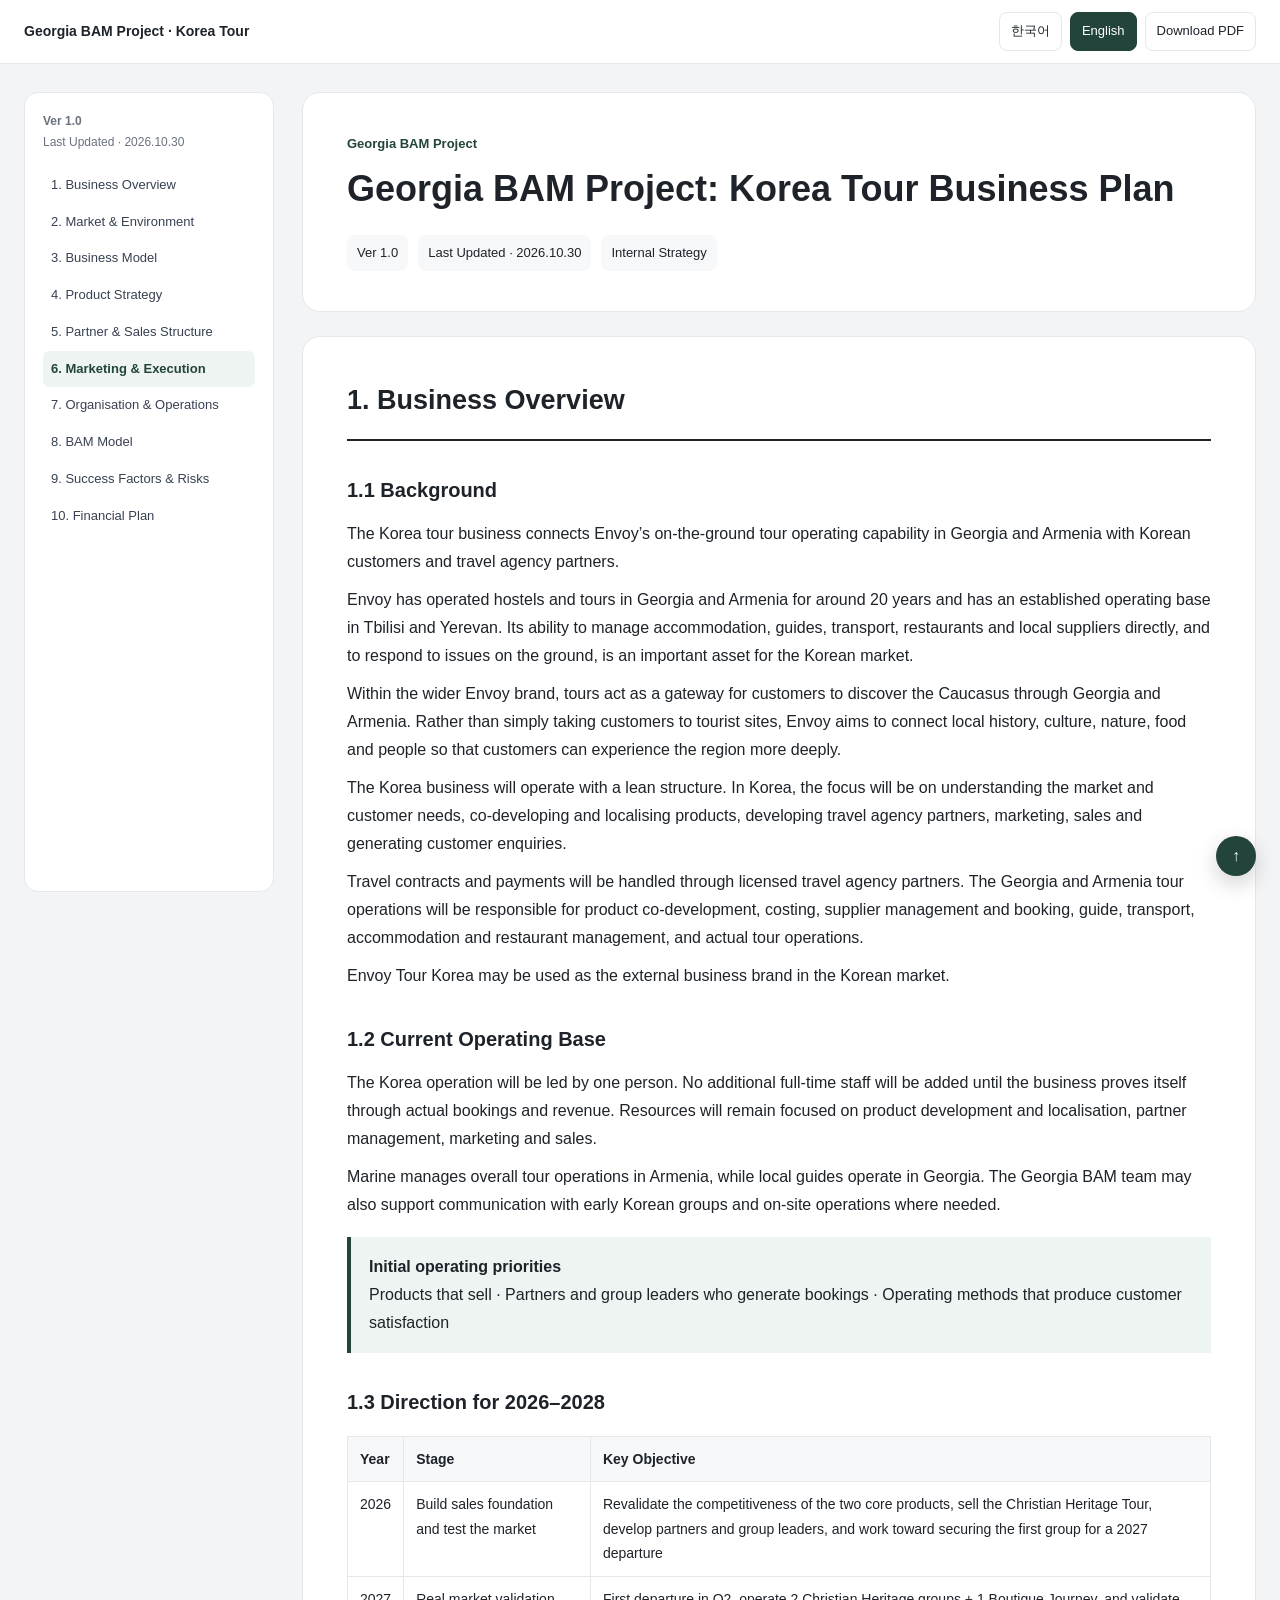
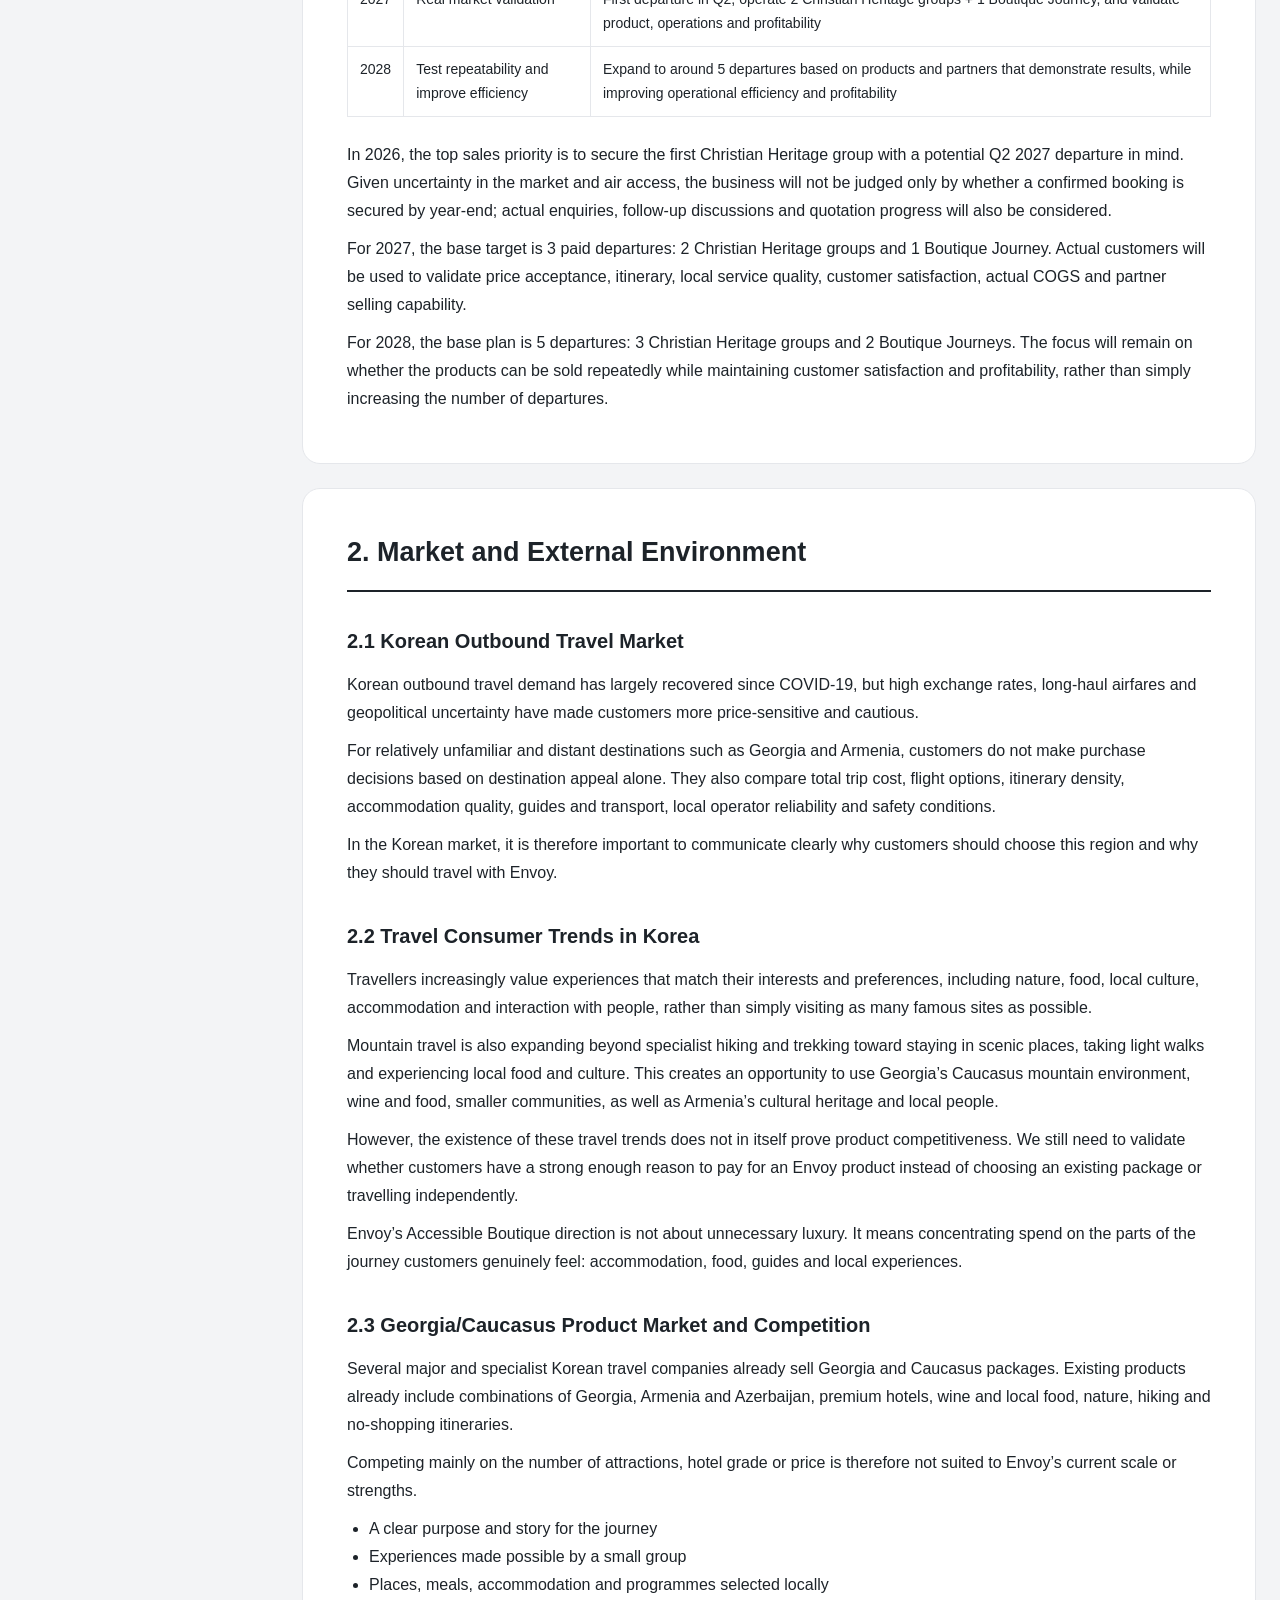
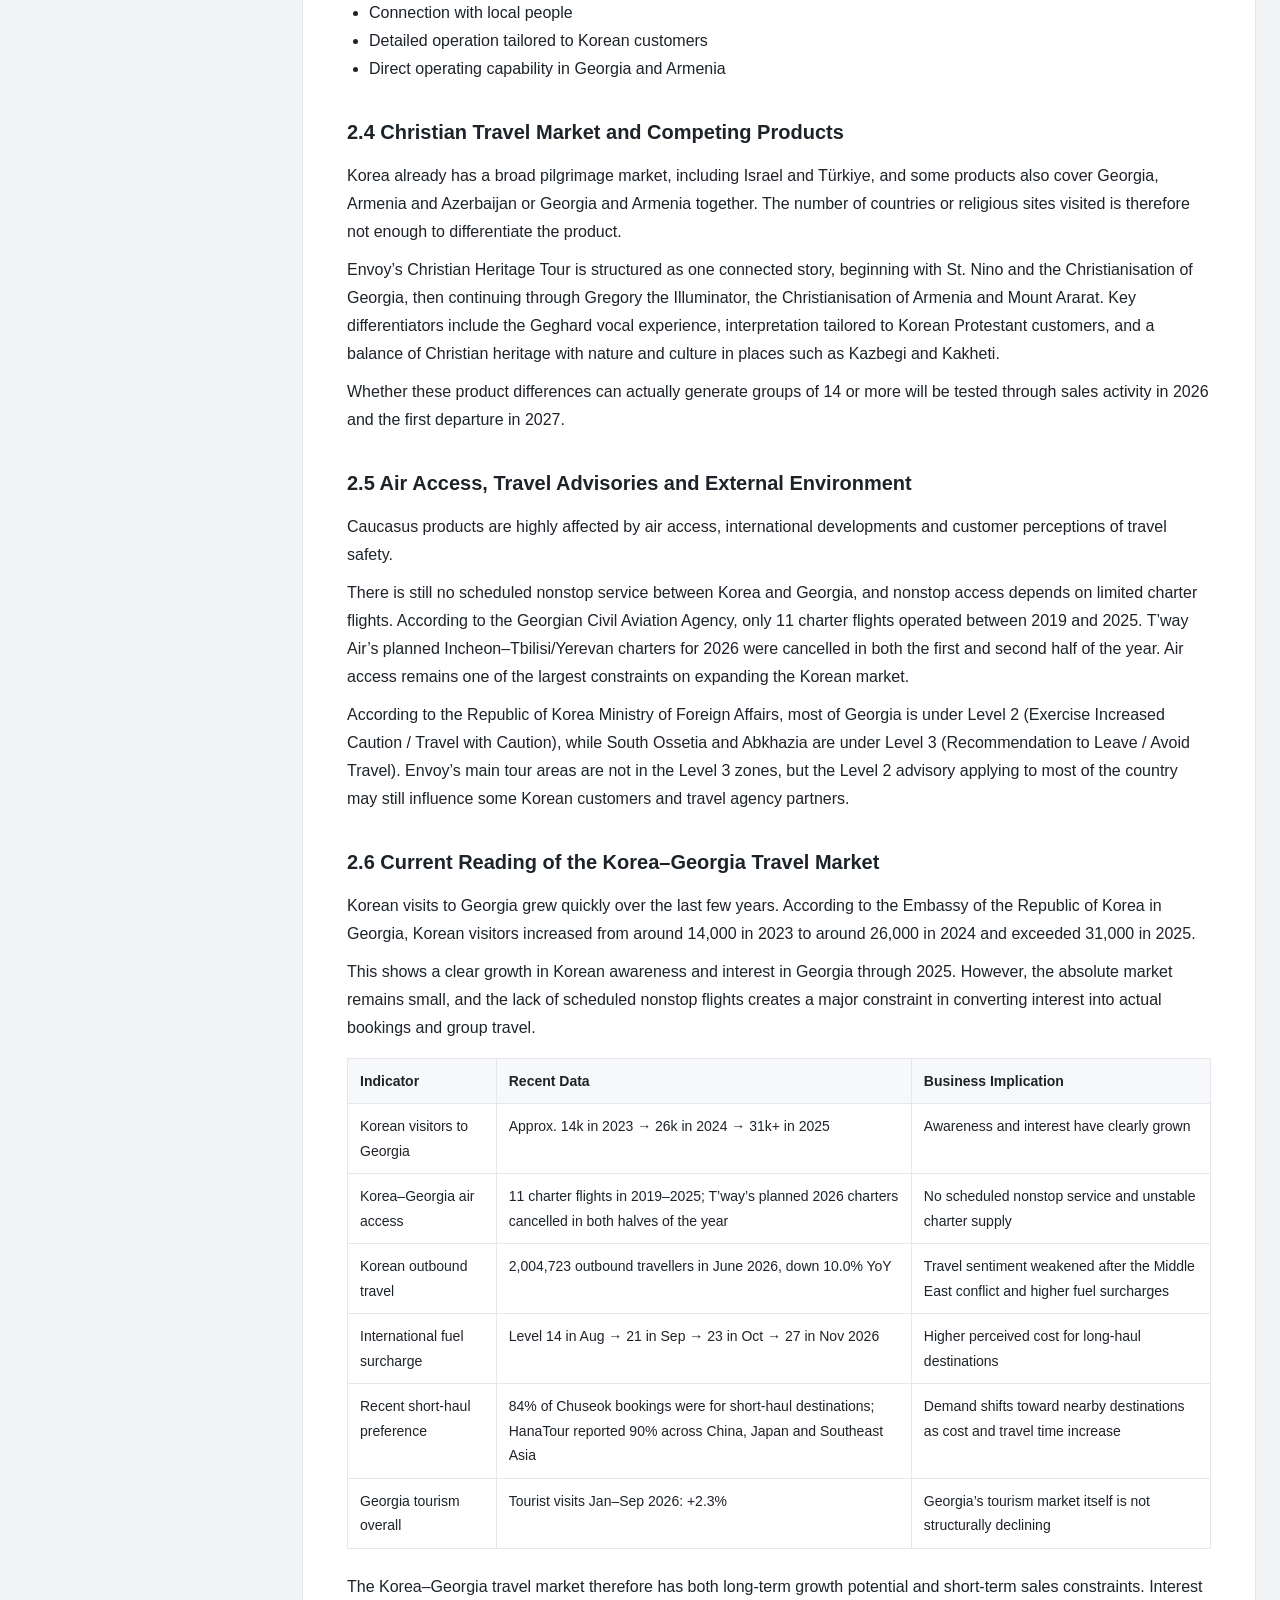
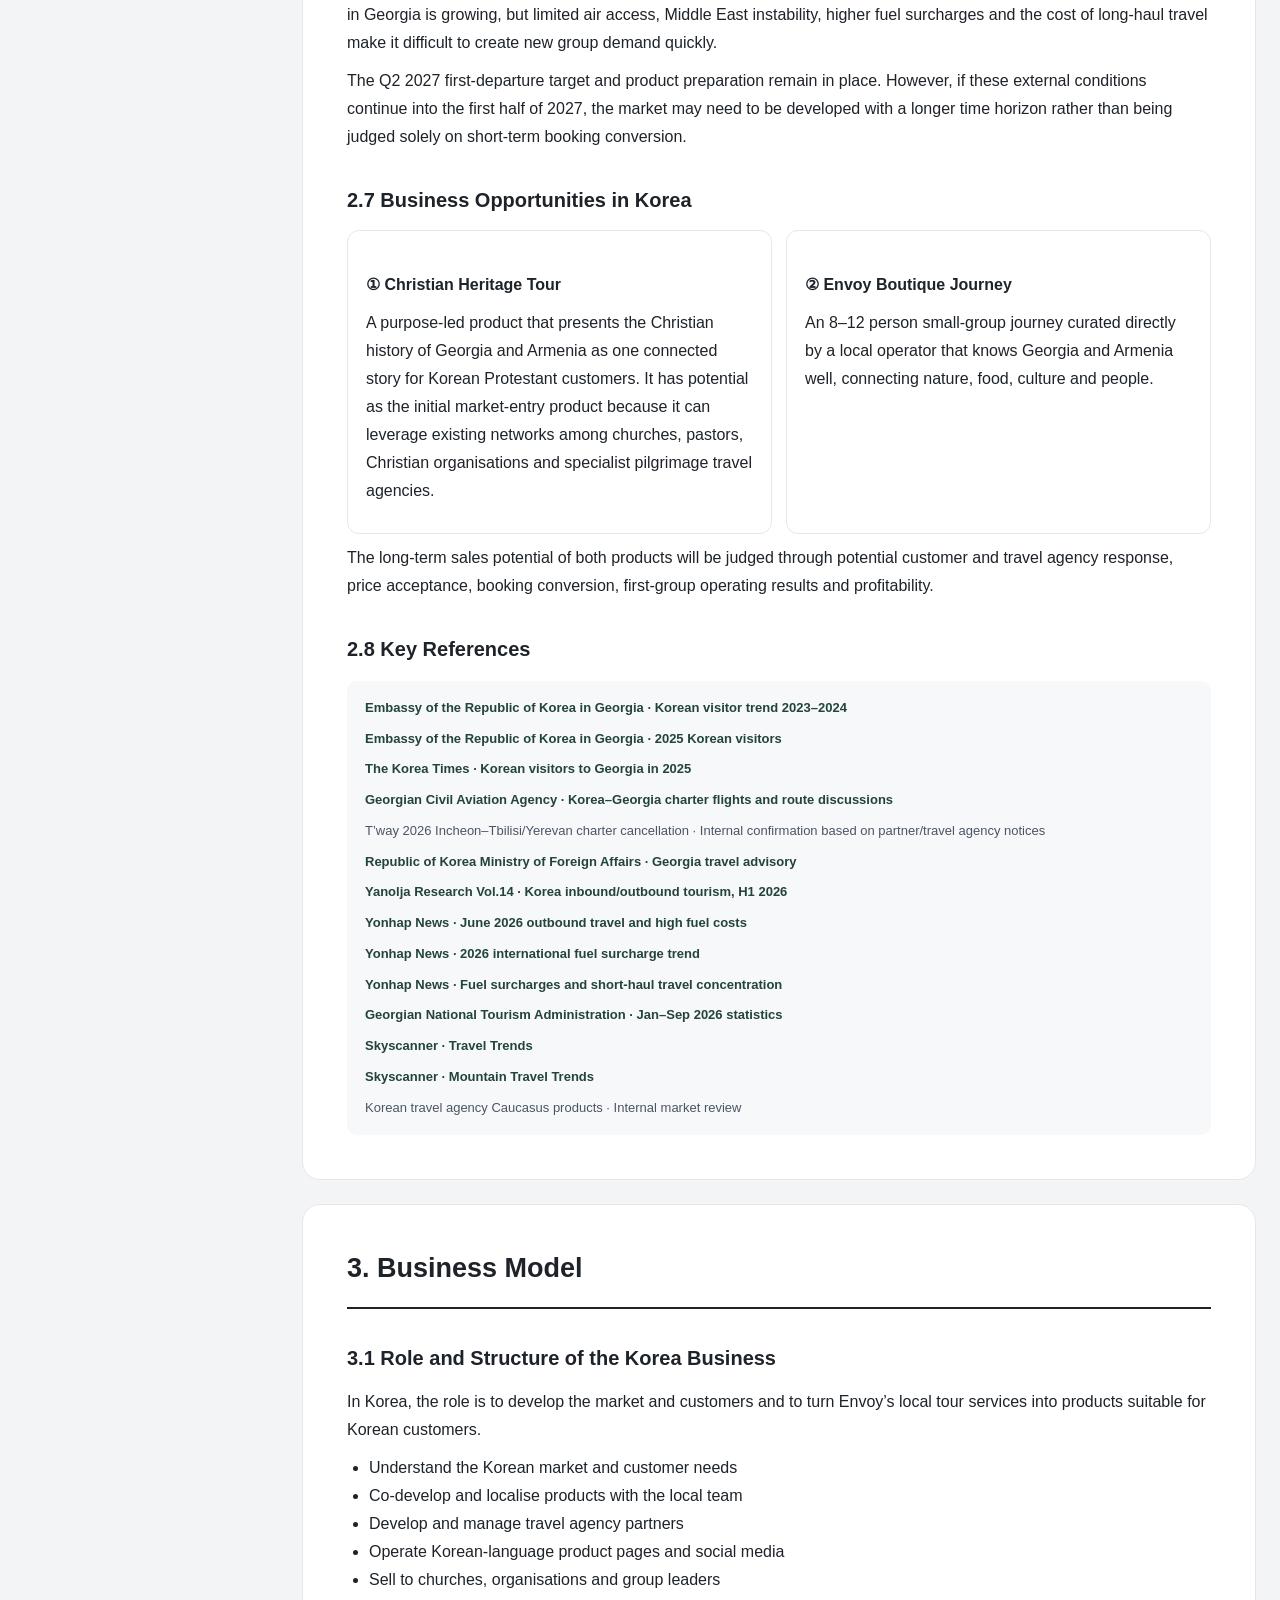
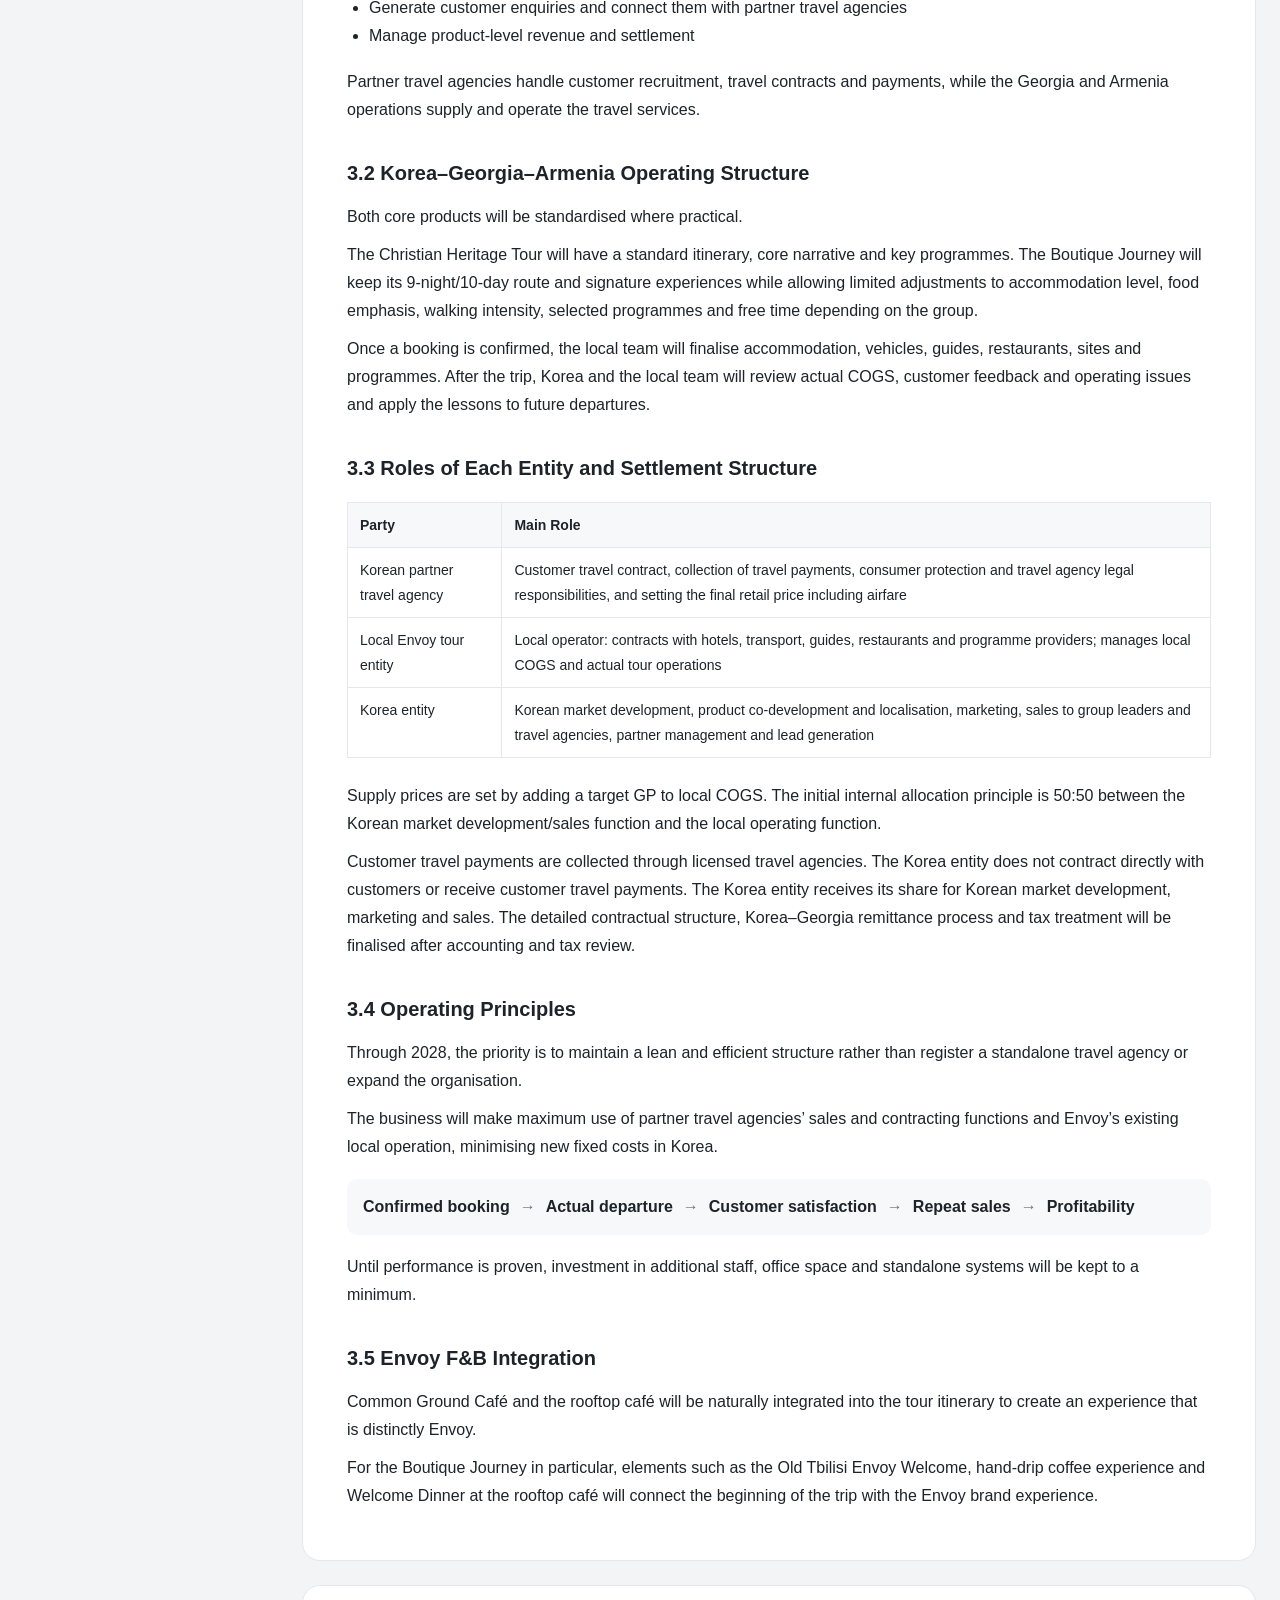
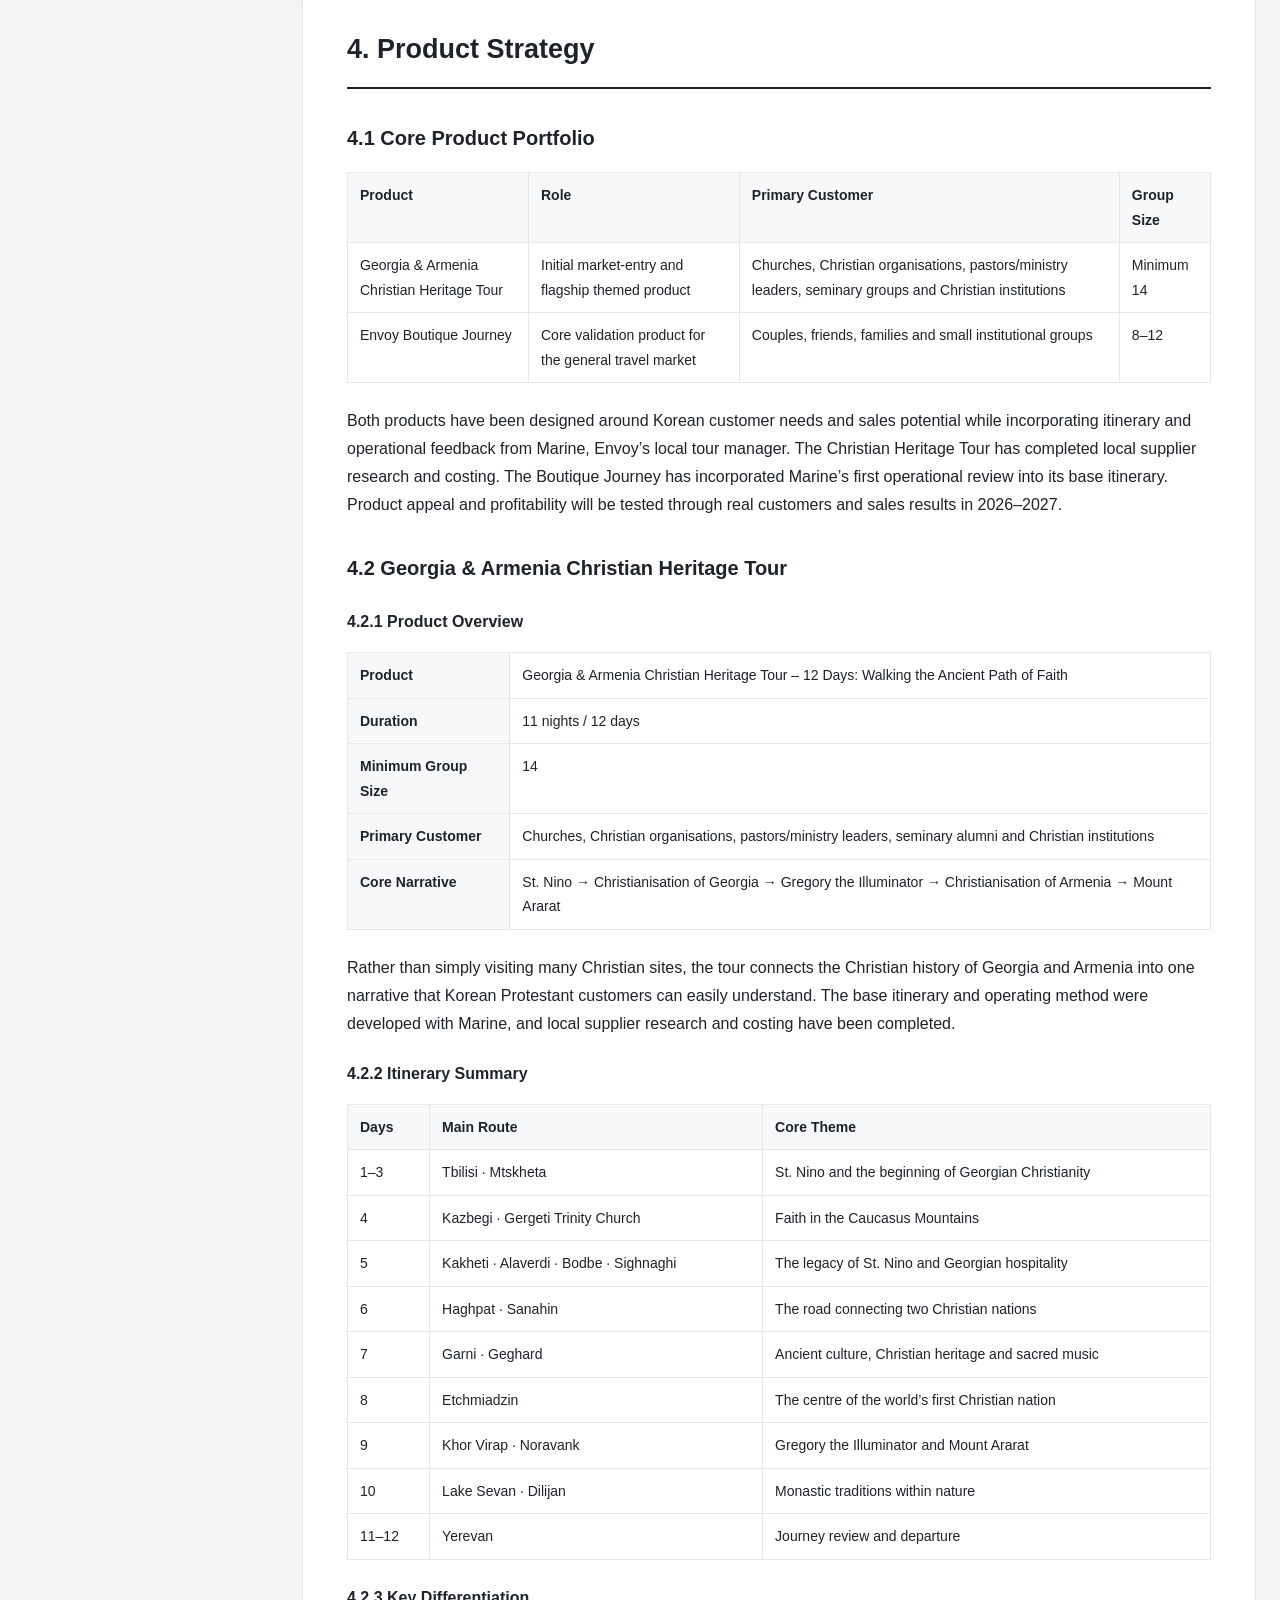
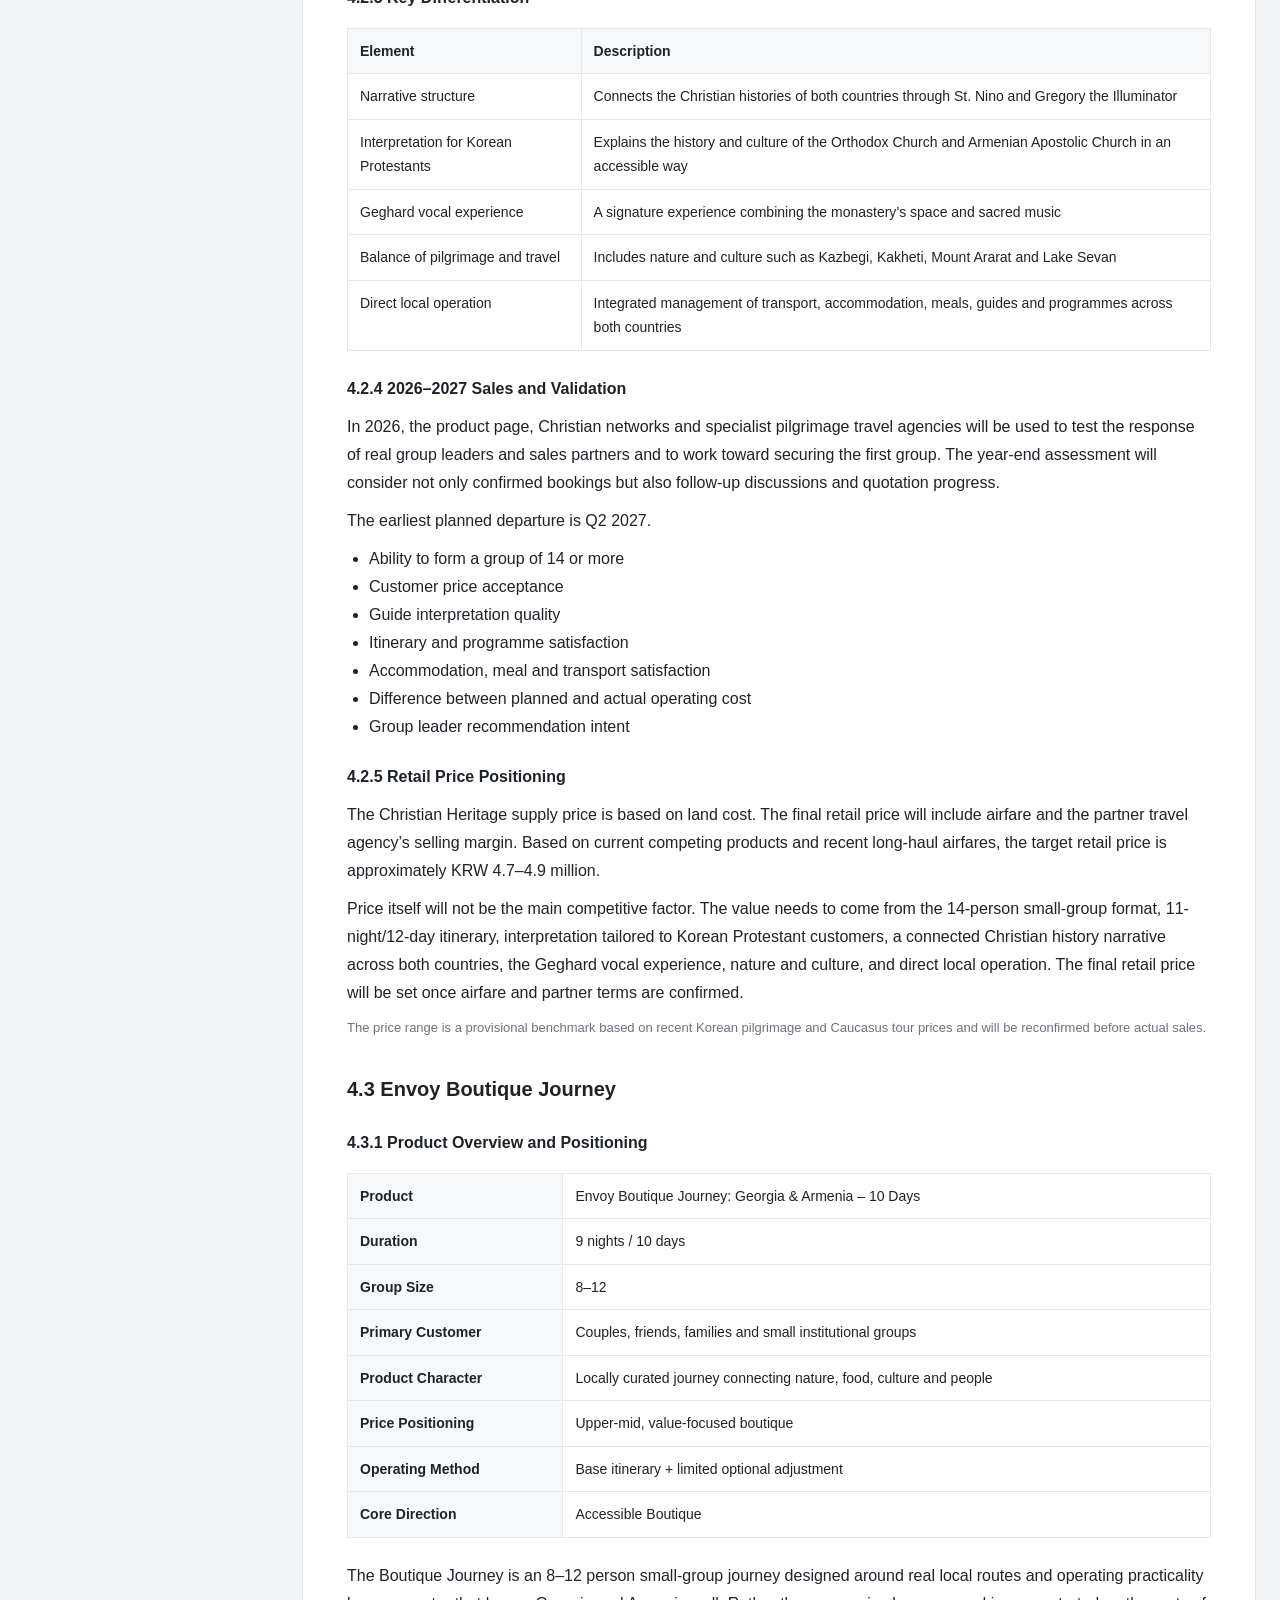
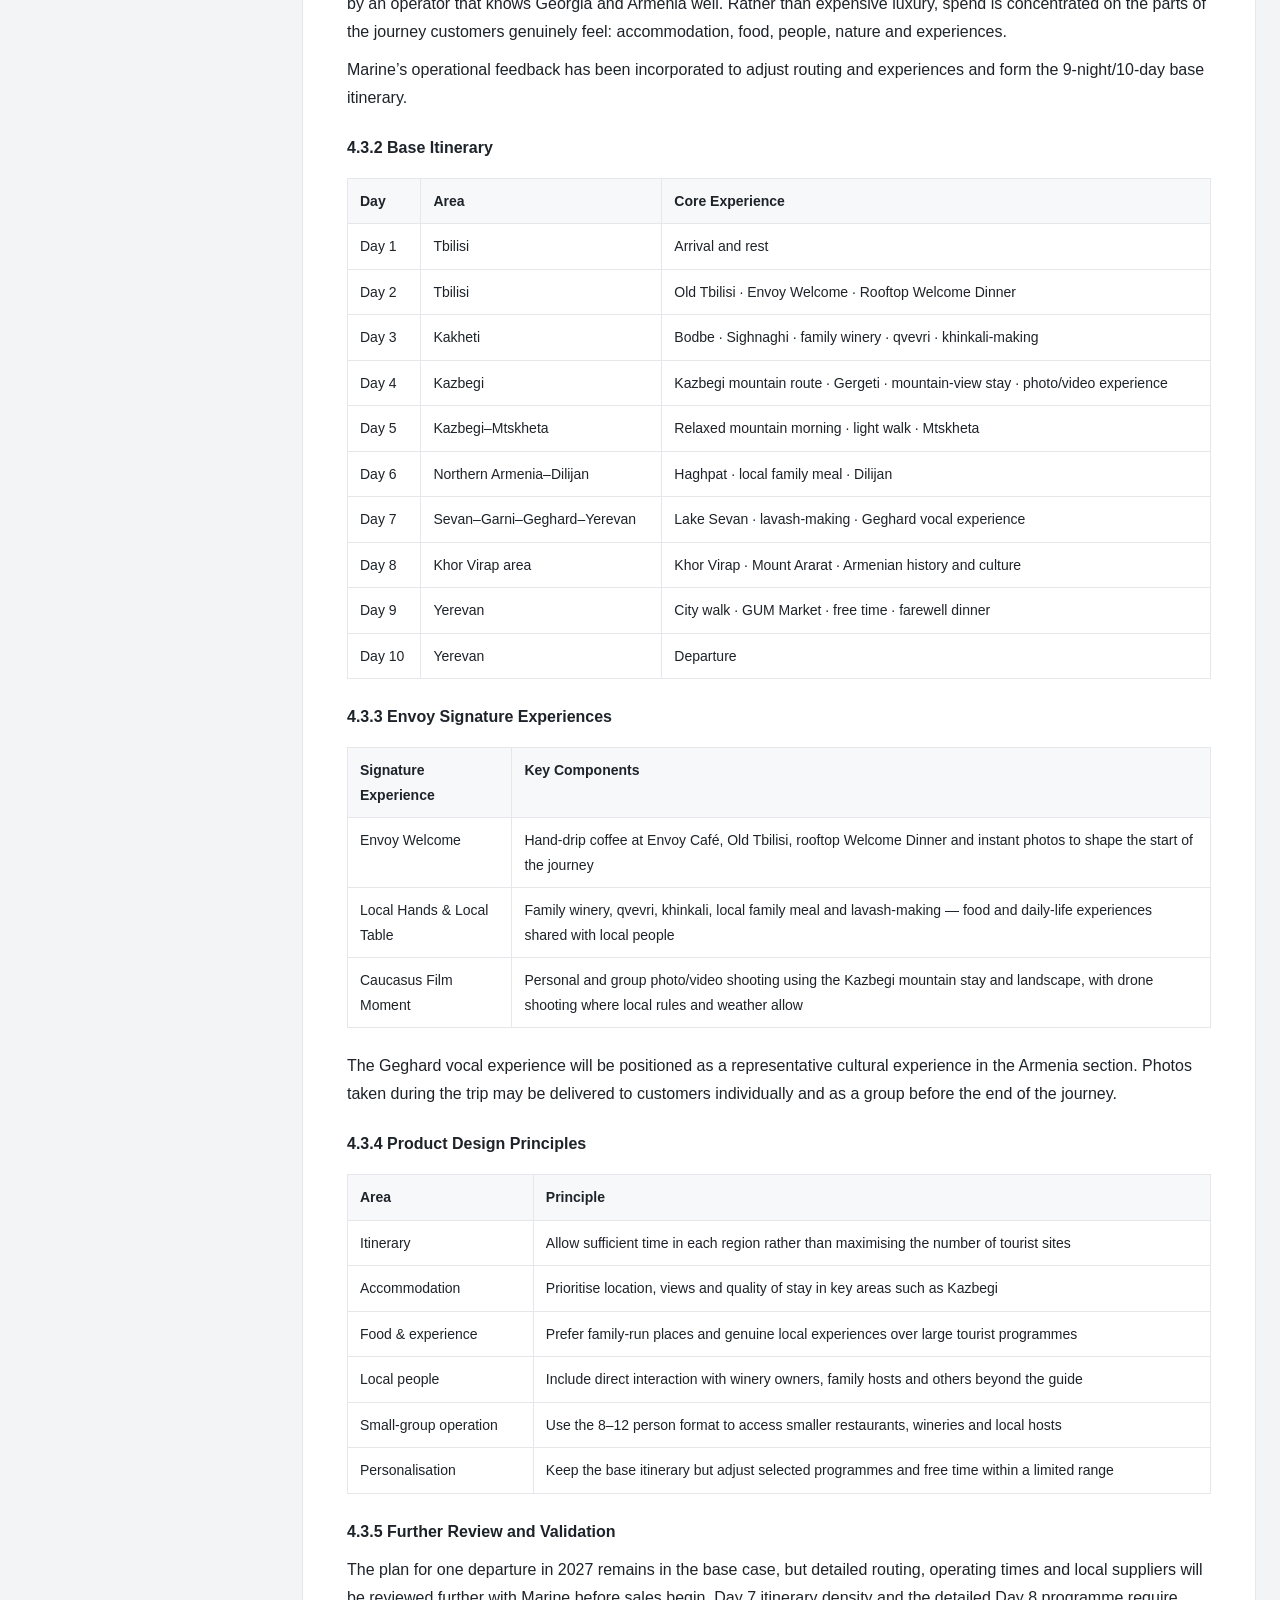
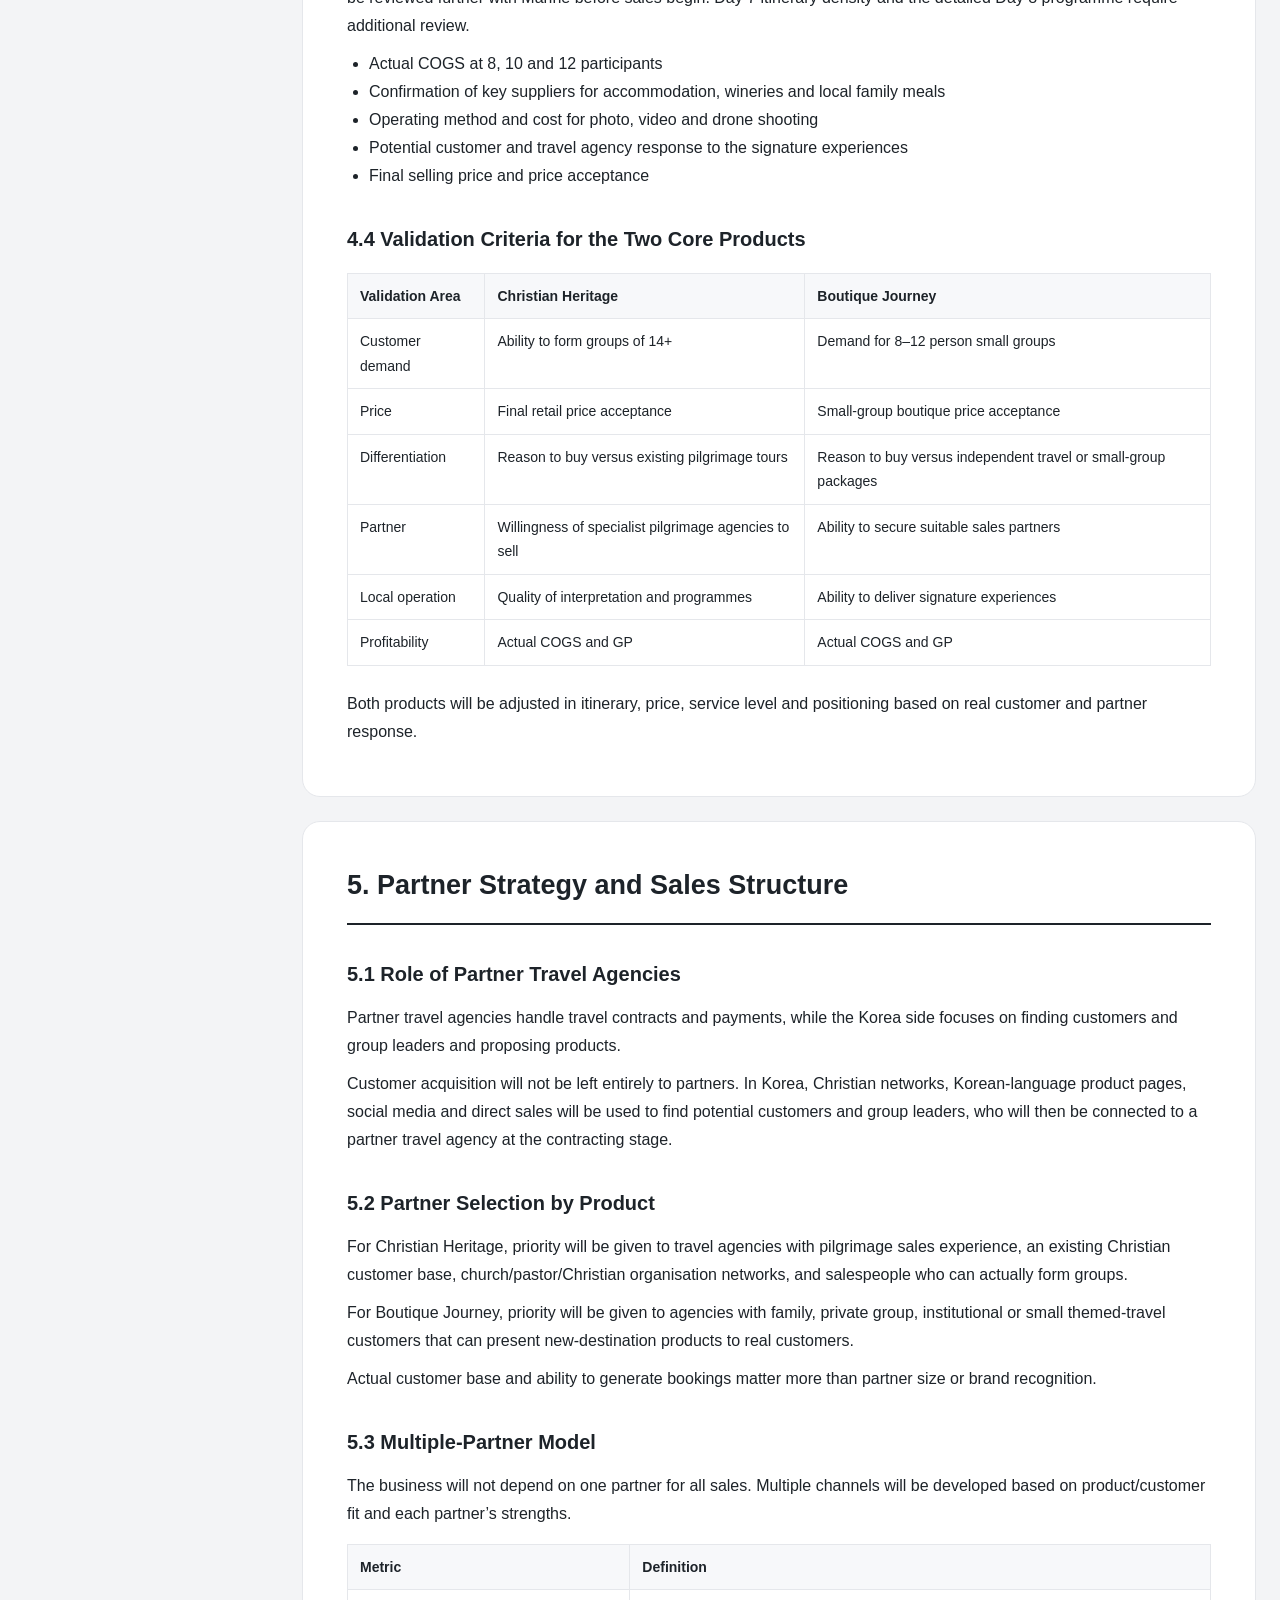
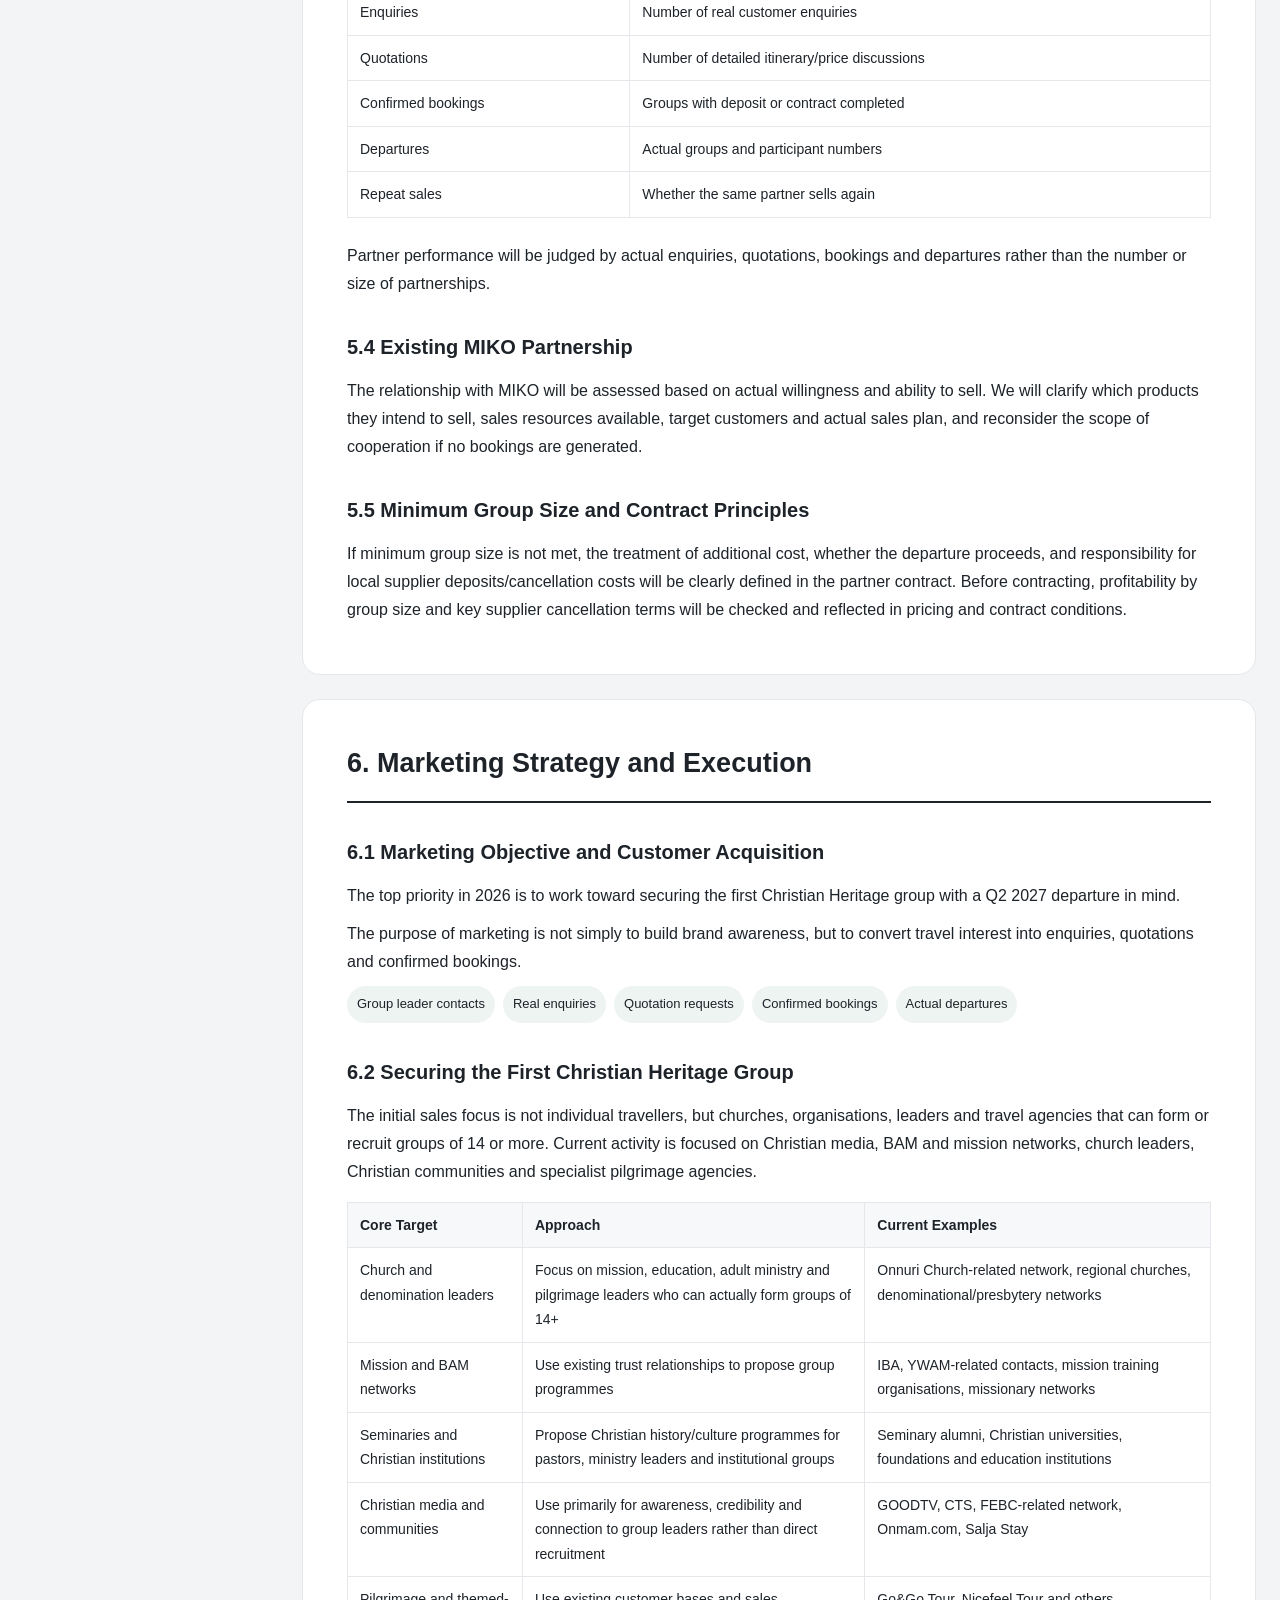
==== commit 6884574e: "Enable English PDF generation button" ====
--- a/en.html
+++ b/en.html
@@ -1,5 +1,5 @@
 <!doctype html><html lang="en"><head><meta charset="utf-8"><meta name="viewport" content="width=device-width,initial-scale=1"><title>Georgia BAM Project: Korea Tour Business Plan</title><link rel="stylesheet" href="styles.css"></head><body id="top">
-<header class="topbar"><div class="topbar-inner"><div class="brand">Georgia BAM Project · Korea Tour</div><div class="actions"><details class="mobile-toc"><summary class="btn">Contents</summary><nav><a href="#sec1">1. Business Overview</a><a href="#sec2">2. Market & Environment</a><a href="#sec3">3. Business Model</a><a href="#sec4">4. Product Strategy</a><a href="#sec5">5. Partner & Sales Structure</a><a href="#sec6">6. Marketing & Execution</a><a href="#sec7">7. Organisation & Operations</a><a href="#sec8">8. BAM Model</a><a href="#sec9">9. Success Factors & Risks</a><a href="#sec10">10. Financial Plan</a></nav></details><a class="btn" href="index.html">한국어</a><a class="btn active" href="en.html">English</a><a class="btn disabled" href="#">Download PDF</a></div></div></header>
+<header class="topbar"><div class="topbar-inner"><div class="brand">Georgia BAM Project · Korea Tour</div><div class="actions"><details class="mobile-toc"><summary class="btn">Contents</summary><nav><a href="#sec1">1. Business Overview</a><a href="#sec2">2. Market & Environment</a><a href="#sec3">3. Business Model</a><a href="#sec4">4. Product Strategy</a><a href="#sec5">5. Partner & Sales Structure</a><a href="#sec6">6. Marketing & Execution</a><a href="#sec7">7. Organisation & Operations</a><a href="#sec8">8. BAM Model</a><a href="#sec9">9. Success Factors & Risks</a><a href="#sec10">10. Financial Plan</a></nav></details><a class="btn" href="index.html">한국어</a><a class="btn active" href="en.html">English</a><a class="btn" href="#" onclick="window.print();return false;">Download PDF</a></div></div></header>
 <div class="layout"><aside class="sidebar"><div class="meta"><strong>Ver 1.0</strong><br>Last Updated · 2026.10.30</div><nav>
 <a href="#sec1">1. Business Overview</a><a href="#sec2">2. Market & Environment</a><a href="#sec3">3. Business Model</a><a href="#sec4">4. Product Strategy</a><a href="#sec5">5. Partner & Sales Structure</a><a href="#sec6">6. Marketing & Execution</a><a href="#sec7">7. Organisation & Operations</a><a href="#sec8">8. BAM Model</a><a href="#sec9">9. Success Factors & Risks</a><a href="#sec10">10. Financial Plan</a>
 </nav></aside><main>
